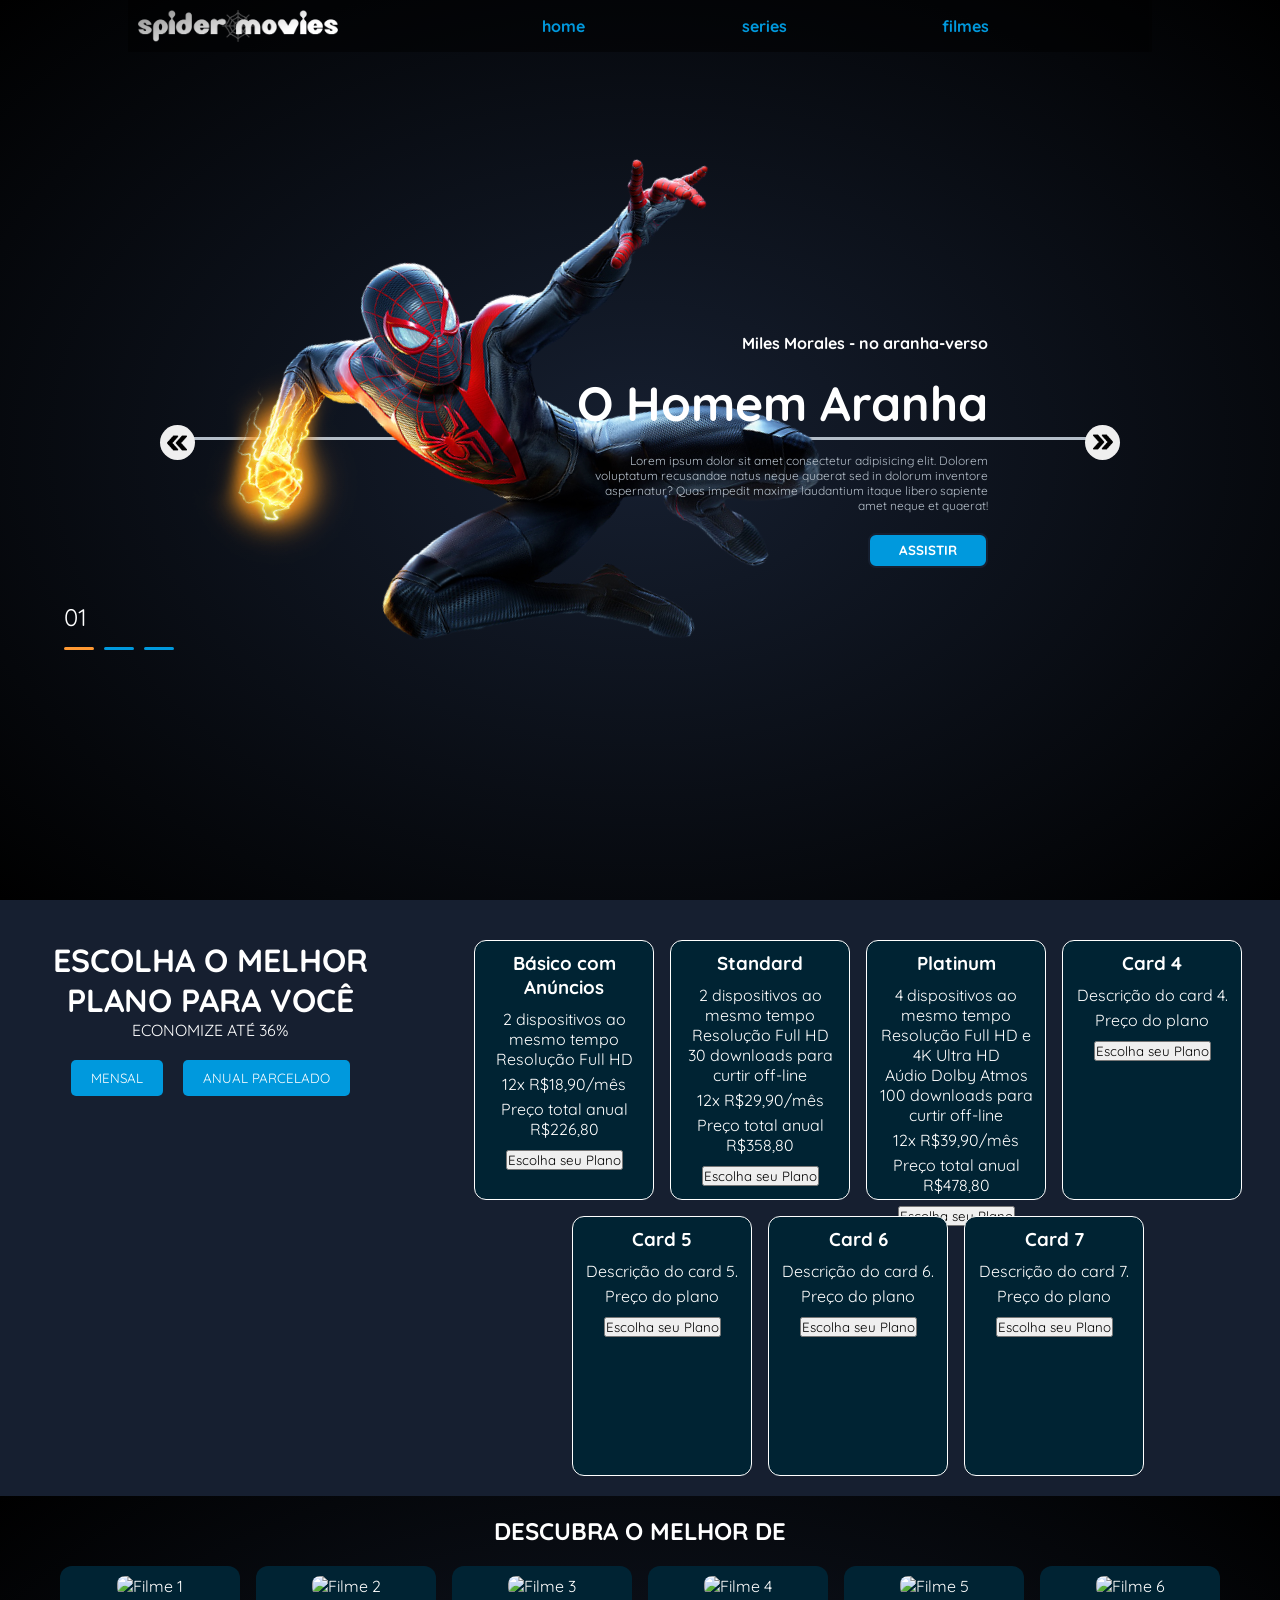
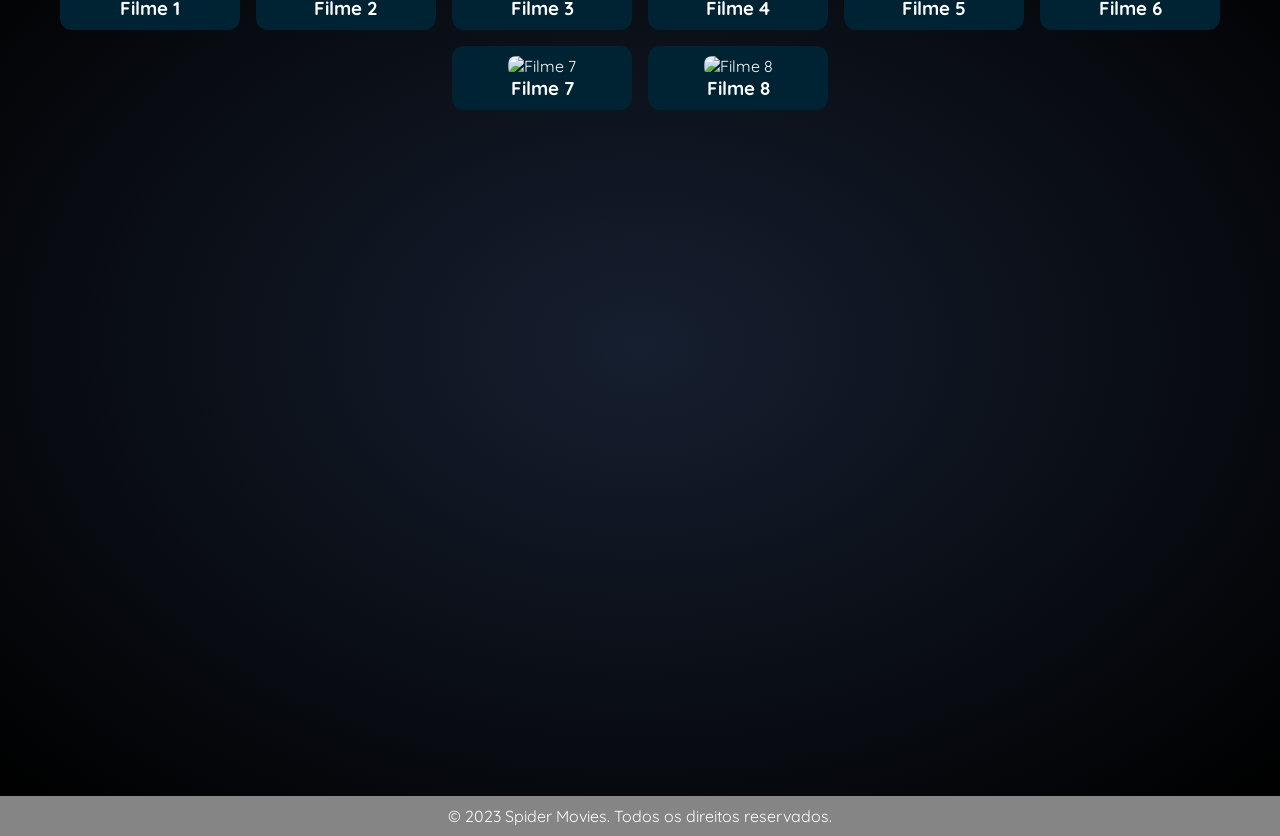
==== public/index.html @ f8e7e690 "resolvendo alterações" ====
<!DOCTYPE html>
<html lang="pt-br">

<head>
    <meta charset="UTF-8">
    <meta name="viewport" content="width=device-width, initial-scale=1.0">
    <link rel="stylesheet" href="style.css">
    <link rel="shortcut icon" href="favicon.ico" type="files/favicon/favicon_io/favicon.ico">
    <title>Spider Movies</title>
</head>

<body>
    <header>
        <img src="files/img/Spider-Movies-10-03-2025.png" alt="">
        <nav class="nav-container">
            <ul>
                <li class="nav-items"><a href="">home</a></li>
                <li class="nav-items"><a href="">series</a></li>
                <li class="nav-items"><a href="">filmes</a></li>
            </ul>
        </nav>
    </header>

    <section class="container">
        <div class="list">
           
            <div class="item active">
                <div class="movies-img">
                    <img src="files/img/spider.png.png" alt="imagem spider">
                </div>
                <div class="content">
                    <p class="spider-information">Miles Morales - no aranha-verso</p>
                    <h2>O Homem Aranha</h2>
                    <p class="description">Lorem ipsum dolor sit amet consectetur adipisicing elit. Dolorem voluptatum recusandae natus neque quaerat sed in dolorum inventore aspernatur? Quas impedit maxime laudantium itaque libero sapiente amet neque et quaerat!</p>
                    <button class="information" onclick="window.location.href='#'">Assistir</button>
                </div>
            </div>
            <div class="item">
                <div class="movies-img">
                    <img src="files/img/carros.com (4).png" alt="imagem carros">
                </div>
                <div class="content">
                    <p class="spider-information">McQueen</p>
                    <h2>Carros 2</h2>
                    <p class="description">Lorem ipsum dolor sit amet consectetur adipisicing elit. Dolorem voluptatum recusandae natus neque quaerat sed in dolorum inventore aspernatur? Quas impedit maxime laudantium itaque libero sapiente amet neque et quaerat!</p>
                    <button class="information" onclick="window.location.href='#'">Assistir</button>
                </div>
            </div>
            <div class="item">
                <div class="movies-img">
                    <img src="files/img/naruto.png" alt="imagem naruto">
                </div>
                <div class="content">
                    <p class="spider-information">Naruto</p>
                    <h2>Naruto Shippuden</h2>
                    <p class="description">Lorem ipsum dolor sit amet consectetur adipisicing elit. Dolorem voluptatum recusandae natus neque quaerat sed in dolorum inventore aspernatur? Quas impedit maxime laudantium itaque libero sapiente amet neque et quaerat!</p>
                    <button class="information" onclick="window.location.href='#'">Assistir</button>
                </div>
            </div>
        </div>
        <div class="arrows">
            <button id="prev"><img src="files/img/arrows.png-removebg-preview.png" alt="setas"></button>
            <button id="next"><img src="files/img/arrows.png-removebg-preview.png" alt="setas"></button>
        </div>
        <div class="indicators">
            <div class="number">01</div>
            <ul>
                <li class="active"></li>
                <li></li>
                <li></li>
            </ul>
        </div>
        <script src="scripts.js"></script>
    </section>

    <main>
     
        <div class="principal">
            <h1>ESCOLHA O MELHOR PLANO PARA VOCÊ</h1>
            <p>ECONOMIZE ATÉ 36%</p>
            <div class="planos">
                <button class="mensal">MENSAL</button>
                <button class="anual">ANUAL PARCELADO</button>
            </div>
        </div>
        
        <div class="cards-container">
         
            <div class="cards">
                <h3>Básico com Anúncios</h3>
                <div>
                    <p>2 dispositivos ao mesmo tempo<br>Resolução Full HD</p>
                    <span>12x R$18,90/mês</span>
                    <p>Preço total anual R$226,80</p>
                    <div class="cards-button">
                        <button id="">Escolha seu Plano</button>
                    </div>
                </div>
            </div>
            <div class="cards">
                <h3>Standard</h3>
                <div>
                    <p>2 dispositivos ao mesmo tempo<br>Resolução Full HD<br>30 downloads para curtir off-line</p>
                    <span>12x R$29,90/mês</span>
                    <p>Preço total anual R$358,80</p>
                    <div class="cards-button">
                        <button id="">Escolha seu Plano</button>
                    </div>
                </div>
            </div>
            <div class="cards">
                <h3>Platinum</h3>
                <div>
                    <p>4 dispositivos ao mesmo tempo<br>Resolução Full HD e 4K Ultra HD<br>Aúdio Dolby Atmos<br>100 downloads para curtir off-line</p>
                    <span>12x R$39,90/mês</span>
                    <p>Preço total anual R$478,80</p>
                    <div class="cards-button">
                        <button id="">Escolha seu Plano</button>
                    </div>
                </div>
            </div>
          
            <div class="cards">
                <h3>Card 4</h3>
                <div>
                    <p>Descrição do card 4.</p>
                    <span>Preço do plano</span>
                    <div class="cards-button">
                        <button id="">Escolha seu Plano</button>
                    </div>
                </div>
            </div>
            <div class="cards">
                <h3>Card 5</h3>
                <div>
                    <p>Descrição do card 5.</p>
                    <span>Preço do plano</span>
                    <div class="cards-button">
                        <button id="">Escolha seu Plano</button>
                    </div>
                </div>
            </div>
            <div class="cards">
                <h3>Card 6</h3>
                <div>
                    <p>Descrição do card 6.</p>
                    <span>Preço do plano</span>
                    <div class="cards-button">
                        <button id="">Escolha seu Plano</button>
                    </div>
                </div>
            </div>
            <div class="cards">
                <h3>Card 7</h3>
                <div>
                    <p>Descrição do card 7.</p>
                    <span>Preço do plano</span>
                    <div class="cards-button">
                        <button id="">Escolha seu Plano</button>
                    </div>
                </div>
            </div>
        </div>
    </main>

    <section class="catalogo">
        <h2>DESCUBRA O MELHOR DE</h2>
        <div class="catalogo-container">
            <div class="catalogo-card">
                <img src="files/img/filme1.png" alt="Filme 1">
                <h3>Filme 1</h3>
            </div>
            <div class="catalogo-card">
                <img src="files/img/filme2.png" alt="Filme 2">
                <h3>Filme 2</h3>
            </div>
            <div class="catalogo-card">
                <img src="files/img/filme3.png" alt="Filme 3">
                <h3>Filme 3</h3>
            </div>
            <div class="catalogo-card">
                <img src="files/img/filme4.png" alt="Filme 4">
                <h3>Filme 4</h3>
            </div>
            <div class="catalogo-card">
                <img src="files/img/filme5.png" alt="Filme 5">
                <h3>Filme 5</h3>
            </div>
            <div class="catalogo-card">
                <img src="files/img/filme6.png" alt="Filme 6">
                <h3>Filme 6</h3>
            </div>
            <div class="catalogo-card">
                <img src="files/img/filme7.png" alt="Filme 7">
                <h3>Filme 7</h3>
            </div>
            <div class="catalogo-card">
                <img src="files/img/filme8.png" alt="Filme 8">
                <h3>Filme 8</h3>
            </div>
        </div>
    </section>

    <footer>
        <p>&copy; 2023 Spider Movies. Todos os direitos reservados.</p>
    </footer>
</body>

</html>
---- public/style.css ----
@charset "UTF-8";
@import url('https://fonts.googleapis.com/css2?family=Big+Shoulders:opsz,wght@10..72,100..900&family=Quicksand:wght@300..700&display=swap');

* {
  margin: 0;
  padding: 0;
  box-sizing: border-box;
  text-decoration: none;
  list-style: none;
  font-family: Quicksand, sans-serif;
}

:root {
  --gray: #B4BEC9;
  --teal: #159A9C;
  --blue: #002333;
  --darkblue: #161F30;
  --whitee: #FFFFFF;
  --orange: #FF9933;
  --darkgray: #808080;
  --black: #0000007a;
  --aqua: #0099DD;
}

body {
  margin: auto;
  padding: 0;
  color: var(--whitee);
  font-size: 16px;
}

header {
  background-color: var(--black);
  position: fixed;
  width: 80vw;
  left: 50%;
  transform: translate(-50%);
  padding: 10px;
  display: grid;
  align-items: center;
  grid-template-columns: 1fr 600px;
  gap: 100px;
  z-index: 2;
}

header img {
  width: 200px;
}

header .nav-container ul {
  display: grid;
  grid-template-columns: repeat(3, 200px);
}

header .nav-container .nav-items a {
  color: var(--aqua);
  font-weight: bold;
  transition: all 0.5s;
}

header .nav-container .nav-items a:hover {
  color: var(--darkgray);
  font-weight: bold;
  transition: all 0.2s;
  letter-spacing: 3px;
}

section {
  background-image: radial-gradient(#161F30, #000);
  height: 100vh;
  position: relative;
}

section .list {
  width: 70vw;
  height: 100%;
  margin: auto;
  position: relative;
}

section .list .item {
  position: absolute;
  inset: 0;
}

section .list .item .movies-img {
  position: absolute;
  top: 50%;
  transform: translateY(-50%);
  width: 70%;
}

section .list .item .movies-img img {
  width: 100%;
}

section .list .item .content {
  position: absolute;
  right: 100px;
  width: 70%;
  height: 100%;
  display: flex;
  flex-direction: column;
  justify-content: center;
  align-items: end;
  gap: 20px;
}

section .list .item .content .spider-information {
  font-weight: bold;
}

section .list .item .content h2 {
  font-size: 3em;
  line-height: auto;
}

section .list .item .content .description {
  color: var(--gray);
  font-size: 12px;
  text-align: right;
  max-width: 400px;
}

section .list .item .content .information {
  background-color: var(--aqua);
  font-weight: bold;
  color: var(--whitee);
  border-radius: 8px;
  border: 2px solid var(--darkblue);
  height: 35px;
  width: 120px;
  text-transform: uppercase;
  transition: all 0.5s;
  cursor: pointer;
}

section .list .item .content .information:hover {
  background-color: var(--whitee);
  color: var(--blue);
  border: 2px solid var(--aqua);
}

section .list::before {
  content: '';
  position: absolute;
  width: 100%;
  top: 48.5%;
  border-top: solid var(--gray);
}

.arrows {
  width: 75vw;
  position: absolute;
  top: 50%;
  left: 50%;
  transform: translate(-50%, -25px);
  display: flex;
  justify-content: space-between;
}

.arrows button:nth-child(1) {
  transform: scale(-1);
}

.arrows button {
  top: 70%;
  width: 35px;
  height: 35px;
  border-radius: 50%;
  border: none;
  cursor: pointer;
  transition: all 0.5s;
}

.arrows button img {
  width: 20px;
  margin-top: 2.5px;
}

.arrows button:hover {
  background-color: var(--aqua);
  transition: all 0.2s;
}

.indicators {
  position: absolute;
  top: 50%;
  left: 50%;
  transform: translateX(-50%);
  height: 200px;
  width: 90vw;
  display: flex;
  flex-direction: column;
  justify-content: end;
  gap: 15px;
}

.indicators .number {
  font-size: 1.5em;
}

.indicators ul {
  display: flex;
  gap: 10px;
}

.indicators li {
  width: 30px;
  height: 3px;
  background-color: var(--aqua);
  border-radius: 5px;
  transition: all 0.5s;
}

.indicators .active {
  background-color: var(--orange);
}

section .list .item {
  transform: translateX(100vw);
  transition: 0.5s;
  opacity: 0;
}

section .list .item.active {
  transform: translateX(0);
  transition: 0.5s;
  opacity: 1;
}

section .list .item .movies-img img {
  transform: rotate(0);
  transition: 0.5s;
  transition-delay: 0.3s;
}

section .list .item .content .spider-information,
section .list .item .content h2,
section .list .item .content .description,
section .list .item .content .information {
  transform: translateX(200px);
  transition: 0.7s;
  transition-delay: 0.3s;
  opacity: 0;
}

section .list .item .content h2 {
  transition-delay: 0.5s;
}

section .list .item .content .description {
  transition-delay: 0.7s;
}

section .list .item .content .information {
  transition-delay: 0.9s;
}

section .list .item.active .movies-img img {
  transform: rotate(-20deg);
}

section .list .item.active .content .spider-information,
section .list .item.active .content h2,
section .list .item.active .content .description,
section .list .item.active .content .information {
  transform: translateX(0);
  opacity: 1;
}

main {
  background-color: var(--darkblue);
  display: flex;
  justify-content: center;
  height: auto;
  gap: 16px;
  padding: 20px 0;
}

.principal {
  text-align: center;
  padding: 20px;
}

.planos {
  display: flex;
  justify-content: center;
  margin-top: 20px;
}

.planos button {
  background-color: var(--aqua);
  color: var(--whitee);
  border: none;
  border-radius: 5px;
  padding: 10px 20px;
  margin: 0 10px;
  cursor: pointer;
}

.cards-container {
  display: flex;
  flex-wrap: wrap;
  justify-content: center;
  gap: 16px;
  margin-top: 20px;
}

.cards {
  background-color: var(--blue);
  width: 180px;
  height: 260px;
  border-radius: 12px;
  border: 0.5px solid #FFFFFF;
  padding: 10px;
  text-align: center;
}

.cards h3 {
  margin-bottom: 10px;
}

.cards p {
  margin: 5px 0;
}

.cards-button {
  margin-top: 10px;
}

.catalogo {
  background-color: var(--darkblue);
  padding: 20px;
  text-align: center;
}

.catalogo h2 {
  margin-bottom: 20px;
}

.catalogo-container {
  display: flex;
  flex-wrap: wrap;
  justify-content: center;
  gap: 16px;
}

.catalogo-card {
  background-color: var(--blue);
  width: 180px;
  border-radius: 12px;
  padding: 10px;
  text-align: center;
}

.catalogo-card img {
  width: 100%;
  border-radius: 8px;
}

footer {
  background-color: var(--black);
  color: var(--whitee);
  text-align: center;
  padding: 10px;
  position: relative;
  bottom: 0;
  width: 100%;
}

@media (max-width: 768px) {
  header {
    grid-template-columns: 1fr;
    text-align: center;
  }

  header .nav-container ul {
    grid-template-columns: repeat(2, 1fr);
  }

  .cards {
    width: 100%;
    max-width: 300px;
  }

  .catalogo-card {
    width: 100%;
    max-width: 300px;
  }
}
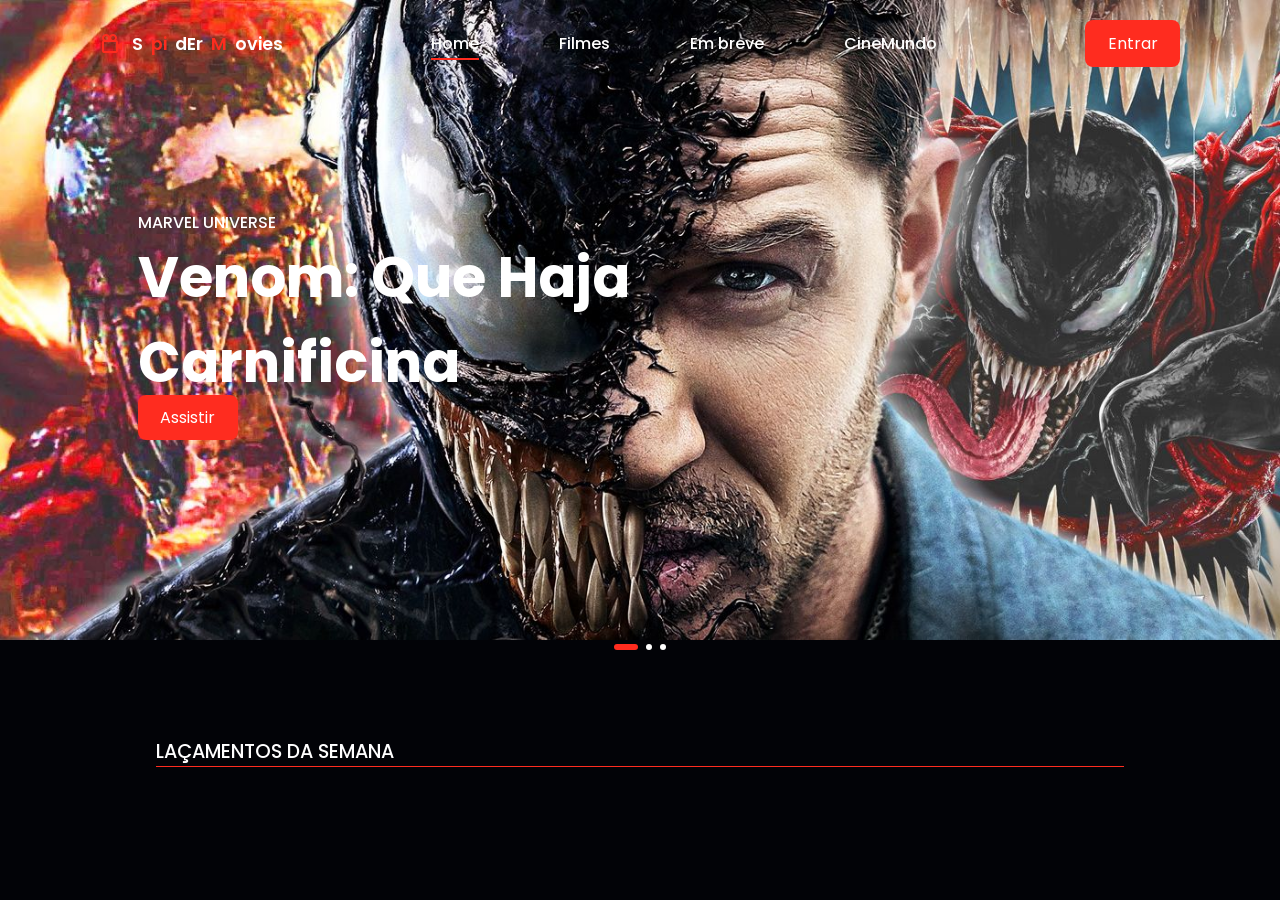
==== commit 67aec6cf: "alterações nas pastas" ====
--- a/public/index.html
+++ b/public/index.html
@@ -1,209 +1,81 @@
 <!DOCTYPE html>
 <html lang="pt-br">
-
 <head>
     <meta charset="UTF-8">
     <meta name="viewport" content="width=device-width, initial-scale=1.0">
+    <title>Spider Movies</title>
     <link rel="stylesheet" href="style.css">
-    <link rel="shortcut icon" href="favicon.ico" type="files/favicon/favicon_io/favicon.ico">
-    <title>Spider Movies</title>
+    <link rel="stylesheet" href="https://cdn.jsdelivr.net/npm/swiper@11/swiper-bundle.min.css" />
+    <link href='https://unpkg.com/boxicons@2.1.2/css/boxicons.min.css'rel="stylesheet">
 </head>
-
 <body>
     <header>
-        <img src="files/img/Spider-Movies-10-03-2025.png" alt="">
-        <nav class="nav-container">
-            <ul>
-                <li class="nav-items"><a href="">home</a></li>
-                <li class="nav-items"><a href="">series</a></li>
-                <li class="nav-items"><a href="">filmes</a></li>
-            </ul>
-        </nav>
+        <a href="#" class="logo">
+            <i class='bx bx-camera-movie'></i> S<span>pi</span>dEr <span>M</span>ovies</span>
+        </a>
+        <div class="bx bx-menu" id="menu-icon"></div>
+        
+        <ul class="navbar">
+            <li><a href="#home" class="home-active">Home</a></li>
+            <li><a href="#movies">Filmes</a></li>
+            <li><a href="#coming">Em breve</a></li>
+            <li><a href="#newsletter">CineMundo</a></li>
+        </ul>
+        <a href="#" class="btn">Entrar</a>
     </header>
 
-    <section class="container">
-        <div class="list">
+    <section class="home swiper" id="home">
+            <div class="swiper-wrapper">
+              <div class="swiper-slide conatiner">
+                <img src="files/img/cards/home1.jpg" alt="">
+                <div class="home-text">
+                    <span>Marvel Universe</span>
+                    <h1>Venom: Que Haja  <br> Carnificina</h1>
+                    <a href="#" class="btn">Assistir</a>
+                   
+                </div>
+               
+              </div>
+              
+              <div class="swiper-slide conatiner" >
+                <img src="files/img/cards/home2.jpg" alt="">
+                <div class="home-text">
+                    <span>Marvel Universe</span>
+                    <h1>Vingadores: <br> Guerra Infinita</h1>
+                    <a href="#" class="btn">Assistir</a>
+                   
+                </div>
+                
+              </div>
+
+              <div class="swiper-slide conatiner">
+                <img src="files/img/cards/home3.jpg" alt="">
+                <div class="home-text">
+                    <span>Marvel Universe</span>
+                    <h1>Homem-Aranha: <br>De Volta ao Lar</h1>
+                    <a href="#" class="btn">Assistir</a>
+                   
+                    
+                </div>
+             
+              </div>
+             
+            </div>
            
-            <div class="item active">
-                <div class="movies-img">
-                    <img src="files/img/spider.png.png" alt="imagem spider">
-                </div>
-                <div class="content">
-                    <p class="spider-information">Miles Morales - no aranha-verso</p>
-                    <h2>O Homem Aranha</h2>
-                    <p class="description">Lorem ipsum dolor sit amet consectetur adipisicing elit. Dolorem voluptatum recusandae natus neque quaerat sed in dolorum inventore aspernatur? Quas impedit maxime laudantium itaque libero sapiente amet neque et quaerat!</p>
-                    <button class="information" onclick="window.location.href='#'">Assistir</button>
+            <div class="swiper-pagination"></div>
+            <div class="movies-container">
+                <div class="box">
+                    <img src="files/img/" alt="">
                 </div>
             </div>
-            <div class="item">
-                <div class="movies-img">
-                    <img src="files/img/carros.com (4).png" alt="imagem carros">
-                </div>
-                <div class="content">
-                    <p class="spider-information">McQueen</p>
-                    <h2>Carros 2</h2>
-                    <p class="description">Lorem ipsum dolor sit amet consectetur adipisicing elit. Dolorem voluptatum recusandae natus neque quaerat sed in dolorum inventore aspernatur? Quas impedit maxime laudantium itaque libero sapiente amet neque et quaerat!</p>
-                    <button class="information" onclick="window.location.href='#'">Assistir</button>
-                </div>
-            </div>
-            <div class="item">
-                <div class="movies-img">
-                    <img src="files/img/naruto.png" alt="imagem naruto">
-                </div>
-                <div class="content">
-                    <p class="spider-information">Naruto</p>
-                    <h2>Naruto Shippuden</h2>
-                    <p class="description">Lorem ipsum dolor sit amet consectetur adipisicing elit. Dolorem voluptatum recusandae natus neque quaerat sed in dolorum inventore aspernatur? Quas impedit maxime laudantium itaque libero sapiente amet neque et quaerat!</p>
-                    <button class="information" onclick="window.location.href='#'">Assistir</button>
-                </div>
-            </div>
-        </div>
-        <div class="arrows">
-            <button id="prev"><img src="files/img/arrows.png-removebg-preview.png" alt="setas"></button>
-            <button id="next"><img src="files/img/arrows.png-removebg-preview.png" alt="setas"></button>
-        </div>
-        <div class="indicators">
-            <div class="number">01</div>
-            <ul>
-                <li class="active"></li>
-                <li></li>
-                <li></li>
-            </ul>
-        </div>
-        <script src="scripts.js"></script>
-    </section>
+            
+        </section>
 
-    <main>
-     
-        <div class="principal">
-            <h1>ESCOLHA O MELHOR PLANO PARA VOCÊ</h1>
-            <p>ECONOMIZE ATÉ 36%</p>
-            <div class="planos">
-                <button class="mensal">MENSAL</button>
-                <button class="anual">ANUAL PARCELADO</button>
-            </div>
-        </div>
-        
-        <div class="cards-container">
-         
-            <div class="cards">
-                <h3>Básico com Anúncios</h3>
-                <div>
-                    <p>2 dispositivos ao mesmo tempo<br>Resolução Full HD</p>
-                    <span>12x R$18,90/mês</span>
-                    <p>Preço total anual R$226,80</p>
-                    <div class="cards-button">
-                        <button id="">Escolha seu Plano</button>
-                    </div>
-                </div>
-            </div>
-            <div class="cards">
-                <h3>Standard</h3>
-                <div>
-                    <p>2 dispositivos ao mesmo tempo<br>Resolução Full HD<br>30 downloads para curtir off-line</p>
-                    <span>12x R$29,90/mês</span>
-                    <p>Preço total anual R$358,80</p>
-                    <div class="cards-button">
-                        <button id="">Escolha seu Plano</button>
-                    </div>
-                </div>
-            </div>
-            <div class="cards">
-                <h3>Platinum</h3>
-                <div>
-                    <p>4 dispositivos ao mesmo tempo<br>Resolução Full HD e 4K Ultra HD<br>Aúdio Dolby Atmos<br>100 downloads para curtir off-line</p>
-                    <span>12x R$39,90/mês</span>
-                    <p>Preço total anual R$478,80</p>
-                    <div class="cards-button">
-                        <button id="">Escolha seu Plano</button>
-                    </div>
-                </div>
-            </div>
-          
-            <div class="cards">
-                <h3>Card 4</h3>
-                <div>
-                    <p>Descrição do card 4.</p>
-                    <span>Preço do plano</span>
-                    <div class="cards-button">
-                        <button id="">Escolha seu Plano</button>
-                    </div>
-                </div>
-            </div>
-            <div class="cards">
-                <h3>Card 5</h3>
-                <div>
-                    <p>Descrição do card 5.</p>
-                    <span>Preço do plano</span>
-                    <div class="cards-button">
-                        <button id="">Escolha seu Plano</button>
-                    </div>
-                </div>
-            </div>
-            <div class="cards">
-                <h3>Card 6</h3>
-                <div>
-                    <p>Descrição do card 6.</p>
-                    <span>Preço do plano</span>
-                    <div class="cards-button">
-                        <button id="">Escolha seu Plano</button>
-                    </div>
-                </div>
-            </div>
-            <div class="cards">
-                <h3>Card 7</h3>
-                <div>
-                    <p>Descrição do card 7.</p>
-                    <span>Preço do plano</span>
-                    <div class="cards-button">
-                        <button id="">Escolha seu Plano</button>
-                    </div>
-                </div>
-            </div>
-        </div>
-    </main>
+<section class="movies" id="movies">
+    <h2 class="heading">Laçamentos da Semana</h2>
+</section>
 
-    <section class="catalogo">
-        <h2>DESCUBRA O MELHOR DE</h2>
-        <div class="catalogo-container">
-            <div class="catalogo-card">
-                <img src="files/img/filme1.png" alt="Filme 1">
-                <h3>Filme 1</h3>
-            </div>
-            <div class="catalogo-card">
-                <img src="files/img/filme2.png" alt="Filme 2">
-                <h3>Filme 2</h3>
-            </div>
-            <div class="catalogo-card">
-                <img src="files/img/filme3.png" alt="Filme 3">
-                <h3>Filme 3</h3>
-            </div>
-            <div class="catalogo-card">
-                <img src="files/img/filme4.png" alt="Filme 4">
-                <h3>Filme 4</h3>
-            </div>
-            <div class="catalogo-card">
-                <img src="files/img/filme5.png" alt="Filme 5">
-                <h3>Filme 5</h3>
-            </div>
-            <div class="catalogo-card">
-                <img src="files/img/filme6.png" alt="Filme 6">
-                <h3>Filme 6</h3>
-            </div>
-            <div class="catalogo-card">
-                <img src="files/img/filme7.png" alt="Filme 7">
-                <h3>Filme 7</h3>
-            </div>
-            <div class="catalogo-card">
-                <img src="files/img/filme8.png" alt="Filme 8">
-                <h3>Filme 8</h3>
-            </div>
-        </div>
-    </section>
-
-    <footer>
-        <p>&copy; 2023 Spider Movies. Todos os direitos reservados.</p>
-    </footer>
+  <script src="https://cdn.jsdelivr.net/npm/swiper@11/swiper-bundle.min.js"></script>
+    <script src="main.js"></script>
 </body>
-
 </html>
--- a/public/style.css
+++ b/public/style.css
@@ -1,391 +1,162 @@
-@charset "UTF-8";
-@import url('https://fonts.googleapis.com/css2?family=Big+Shoulders:opsz,wght@10..72,100..900&family=Quicksand:wght@300..700&display=swap');
+@import url('https://fonts.googleapis.com/css2?family=Big+Shoulders:opsz,wght@10..72,100..900&family=Poppins:ital,wght@0,100;0,200;0,300;0,400;0,500;0,600;0,700;0,800;0,900;1,100;1,200;1,300;1,400;1,500;1,600;1,700;1,800;1,900&family=Quicksand:wght@300..700&display=swap');
 
 * {
+  font-family: "Poppins", sans-serif;
   margin: 0;
   padding: 0;
   box-sizing: border-box;
+  list-style: none;
   text-decoration: none;
-  list-style: none;
-  font-family: Quicksand, sans-serif;
+  scroll-padding-top: 2rem;
+  scroll-behavior: smooth;
 }
 
 :root {
-  --gray: #B4BEC9;
-  --teal: #159A9C;
-  --blue: #002333;
-  --darkblue: #161F30;
-  --whitee: #FFFFFF;
-  --orange: #FF9933;
-  --darkgray: #808080;
-  --black: #0000007a;
-  --aqua: #0099DD;
+  --main-color: #ff2c1f;
+  --text-colo: #020307;
+  --bg-color: #fff;
+
 }
 
 body {
-  margin: auto;
-  padding: 0;
-  color: var(--whitee);
-  font-size: 16px;
+  background: #020307;
+  color: var(--bg-color);
+}
+section{
+  padding: 4.5rem 0 1.5rem;
+
+}
+header {
+  position: fixed;
+  width: 100%;
+  top: 0;
+  right: 0;
+  z-index: 1000;
+  display: flex;
+  align-items: center;
+  justify-content: space-between;
+  padding: 20px 100px;
+  transition: 0.5s;
+
 }
 
-header {
-  background-color: var(--black);
-  position: fixed;
-  width: 80vw;
-  left: 50%;
-  transform: translate(-50%);
-  padding: 10px;
-  display: grid;
+.logo {
+  font-size: 1.1rem;
+  font-weight: 600;
+  color: var(--bg-color);
+  display: flex;
   align-items: center;
-  grid-template-columns: 1fr 600px;
-  gap: 100px;
-  z-index: 2;
+  column-gap: 0.5rem;
 }
 
-header img {
-  width: 200px;
+.logo .bx {
+  font-size: 24px;
+  color: var(--main-color);
 }
 
-header .nav-container ul {
-  display: grid;
-  grid-template-columns: repeat(3, 200px);
+.logo span {
+  color: var(--main-color);
 }
 
-header .nav-container .nav-items a {
-  color: var(--aqua);
-  font-weight: bold;
-  transition: all 0.5s;
+.navbar {
+  display: flex;
+  column-gap: 5rem;
 }
 
-header .nav-container .nav-items a:hover {
-  color: var(--darkgray);
-  font-weight: bold;
-  transition: all 0.2s;
-  letter-spacing: 3px;
-}
-
-section {
-  background-image: radial-gradient(#161F30, #000);
-  height: 100vh;
+.navbar li {
   position: relative;
 }
 
-section .list {
-  width: 70vw;
-  height: 100%;
-  margin: auto;
-  position: relative;
+.navbar a {
+  font-size: 1rem;
+  font-weight: 500;
+  color: var(--bg-color);
 }
 
-section .list .item {
+.navbar a::after {
+  content: "";
+  width: 0;
+  height: 2px;
+  background: var(--main-color);
   position: absolute;
-  inset: 0;
+  bottom: -4px;
+  left: 0;
+  transition: 0.4s all linear;
 }
 
-section .list .item .movies-img {
-  position: absolute;
-  top: 50%;
-  transform: translateY(-50%);
-  width: 70%;
-}
-
-section .list .item .movies-img img {
+.navbar a:hover::after,
+.navbar .home-active::after {
   width: 100%;
 }
-
-section .list .item .content {
-  position: absolute;
-  right: 100px;
-  width: 70%;
-  height: 100%;
+#menu-icon{
+  font-size: 24px;
+  cursor: pointer;
+  z-index: 1000001;
+  display: none;
+}
+.btn{
+  padding: 0.7rem 1.4rem;
+  background: var(--main-color);
+  color: var(--bg-color);
+  font-weight: 400;
+  border-radius: 0.5rem;
+}
+.btn:hover{
+  background: #fff;
+  color: #ff2c1f;
+}  
+.conatiner{
+  width: 100%;
+  min-height: 640px;
+  position: relative;
   display: flex;
-  flex-direction: column;
-  justify-content: center;
-  align-items: end;
-  gap: 20px;
-}
-
-section .list .item .content .spider-information {
-  font-weight: bold;
-}
-
-section .list .item .content h2 {
-  font-size: 3em;
-  line-height: auto;
-}
-
-section .list .item .content .description {
-  color: var(--gray);
-  font-size: 12px;
-  text-align: right;
-  max-width: 400px;
-}
-
-section .list .item .content .information {
-  background-color: var(--aqua);
-  font-weight: bold;
-  color: var(--whitee);
-  border-radius: 8px;
-  border: 2px solid var(--darkblue);
-  height: 35px;
-  width: 120px;
-  text-transform: uppercase;
-  transition: all 0.5s;
-  cursor: pointer;
-}
-
-section .list .item .content .information:hover {
-  background-color: var(--whitee);
-  color: var(--blue);
-  border: 2px solid var(--aqua);
-}
-
-section .list::before {
-  content: '';
+  align-items: center;
+  background: rgb(2, 3, 7, 0.4);
+} 
+.conatiner img{
   position: absolute;
   width: 100%;
-  top: 48.5%;
-  border-top: solid var(--gray);
+  height: 100%;
+  object-fit: cover;
+  object-position: center;
+  z-index: -1;
 }
-
-.arrows {
-  width: 75vw;
+.swiper-pagination-bullet{
+  width: 6px !important;
+  height: 6px !important;
+  border-radius: 0.2rem !important;
+  background: var(--bg-color) !important;
+  opacity: 1 !important;
+}
+.swiper-pagination-bullet-active{
+  width: 1.5rem !important;
+  background: var(--main-color) !important;
+}
+.home-text{
   position: absolute;
+  left: 30%; 
   top: 50%;
-  left: 50%;
-  transform: translate(-50%, -25px);
-  display: flex;
-  justify-content: space-between;
+  transform: translate(-50%, -50%);
+  text-align:left;
+  z-index: 1000;
 }
-
-.arrows button:nth-child(1) {
-  transform: scale(-1);
+.home-text span{
+  color: var(--bg-color);
+  font-weight: 500;
+  text-transform: uppercase;
 }
-
-.arrows button {
-  top: 70%;
-  width: 35px;
-  height: 35px;
-  border-radius: 50%;
-  border: none;
-  cursor: pointer;
-  transition: all 0.5s;
+.home-text h1{
+  color: var(--bg-color);
+  font-size: 3.5rem;
+  font-weight: 700;
+  margin-bottom: 1rem 0;
 }
-
-.arrows button img {
-  width: 20px;
-  margin-top: 2.5px;
-}
-
-.arrows button:hover {
-  background-color: var(--aqua);
-  transition: all 0.2s;
-}
-
-.indicators {
-  position: absolute;
-  top: 50%;
-  left: 50%;
-  transform: translateX(-50%);
-  height: 200px;
-  width: 90vw;
-  display: flex;
-  flex-direction: column;
-  justify-content: end;
-  gap: 15px;
-}
-
-.indicators .number {
-  font-size: 1.5em;
-}
-
-.indicators ul {
-  display: flex;
-  gap: 10px;
-}
-
-.indicators li {
-  width: 30px;
-  height: 3px;
-  background-color: var(--aqua);
-  border-radius: 5px;
-  transition: all 0.5s;
-}
-
-.indicators .active {
-  background-color: var(--orange);
-}
-
-section .list .item {
-  transform: translateX(100vw);
-  transition: 0.5s;
-  opacity: 0;
-}
-
-section .list .item.active {
-  transform: translateX(0);
-  transition: 0.5s;
-  opacity: 1;
-}
-
-section .list .item .movies-img img {
-  transform: rotate(0);
-  transition: 0.5s;
-  transition-delay: 0.3s;
-}
-
-section .list .item .content .spider-information,
-section .list .item .content h2,
-section .list .item .content .description,
-section .list .item .content .information {
-  transform: translateX(200px);
-  transition: 0.7s;
-  transition-delay: 0.3s;
-  opacity: 0;
-}
-
-section .list .item .content h2 {
-  transition-delay: 0.5s;
-}
-
-section .list .item .content .description {
-  transition-delay: 0.7s;
-}
-
-section .list .item .content .information {
-  transition-delay: 0.9s;
-}
-
-section .list .item.active .movies-img img {
-  transform: rotate(-20deg);
-}
-
-section .list .item.active .content .spider-information,
-section .list .item.active .content h2,
-section .list .item.active .content .description,
-section .list .item.active .content .information {
-  transform: translateX(0);
-  opacity: 1;
-}
-
-main {
-  background-color: var(--darkblue);
-  display: flex;
-  justify-content: center;
-  height: auto;
-  gap: 16px;
-  padding: 20px 0;
-}
-
-.principal {
-  text-align: center;
-  padding: 20px;
-}
-
-.planos {
-  display: flex;
-  justify-content: center;
-  margin-top: 20px;
-}
-
-.planos button {
-  background-color: var(--aqua);
-  color: var(--whitee);
-  border: none;
-  border-radius: 5px;
-  padding: 10px 20px;
-  margin: 0 10px;
-  cursor: pointer;
-}
-
-.cards-container {
-  display: flex;
-  flex-wrap: wrap;
-  justify-content: center;
-  gap: 16px;
-  margin-top: 20px;
-}
-
-.cards {
-  background-color: var(--blue);
-  width: 180px;
-  height: 260px;
-  border-radius: 12px;
-  border: 0.5px solid #FFFFFF;
-  padding: 10px;
-  text-align: center;
-}
-
-.cards h3 {
-  margin-bottom: 10px;
-}
-
-.cards p {
-  margin: 5px 0;
-}
-
-.cards-button {
-  margin-top: 10px;
-}
-
-.catalogo {
-  background-color: var(--darkblue);
-  padding: 20px;
-  text-align: center;
-}
-
-.catalogo h2 {
-  margin-bottom: 20px;
-}
-
-.catalogo-container {
-  display: flex;
-  flex-wrap: wrap;
-  justify-content: center;
-  gap: 16px;
-}
-
-.catalogo-card {
-  background-color: var(--blue);
-  width: 180px;
-  border-radius: 12px;
-  padding: 10px;
-  text-align: center;
-}
-
-.catalogo-card img {
-  width: 100%;
-  border-radius: 8px;
-}
-
-footer {
-  background-color: var(--black);
-  color: var(--whitee);
-  text-align: center;
-  padding: 10px;
-  position: relative;
-  bottom: 0;
-  width: 100%;
-}
-
-@media (max-width: 768px) {
-  header {
-    grid-template-columns: 1fr;
-    text-align: center;
-  }
-
-  header .nav-container ul {
-    grid-template-columns: repeat(2, 1fr);
-  }
-
-  .cards {
-    width: 100%;
-    max-width: 300px;
-  }
-
-  .catalogo-card {
-    width: 100%;
-    max-width: 300px;
-  }
+.heading{
+  max-width: 968px;
+  margin-left: auto;
+  margin-right: auto;
+  font-size: 1.2rem;
+  font-weight: 500;
+  text-transform: uppercase;
+  border-bottom: 1px solid var(--main-color);
 }
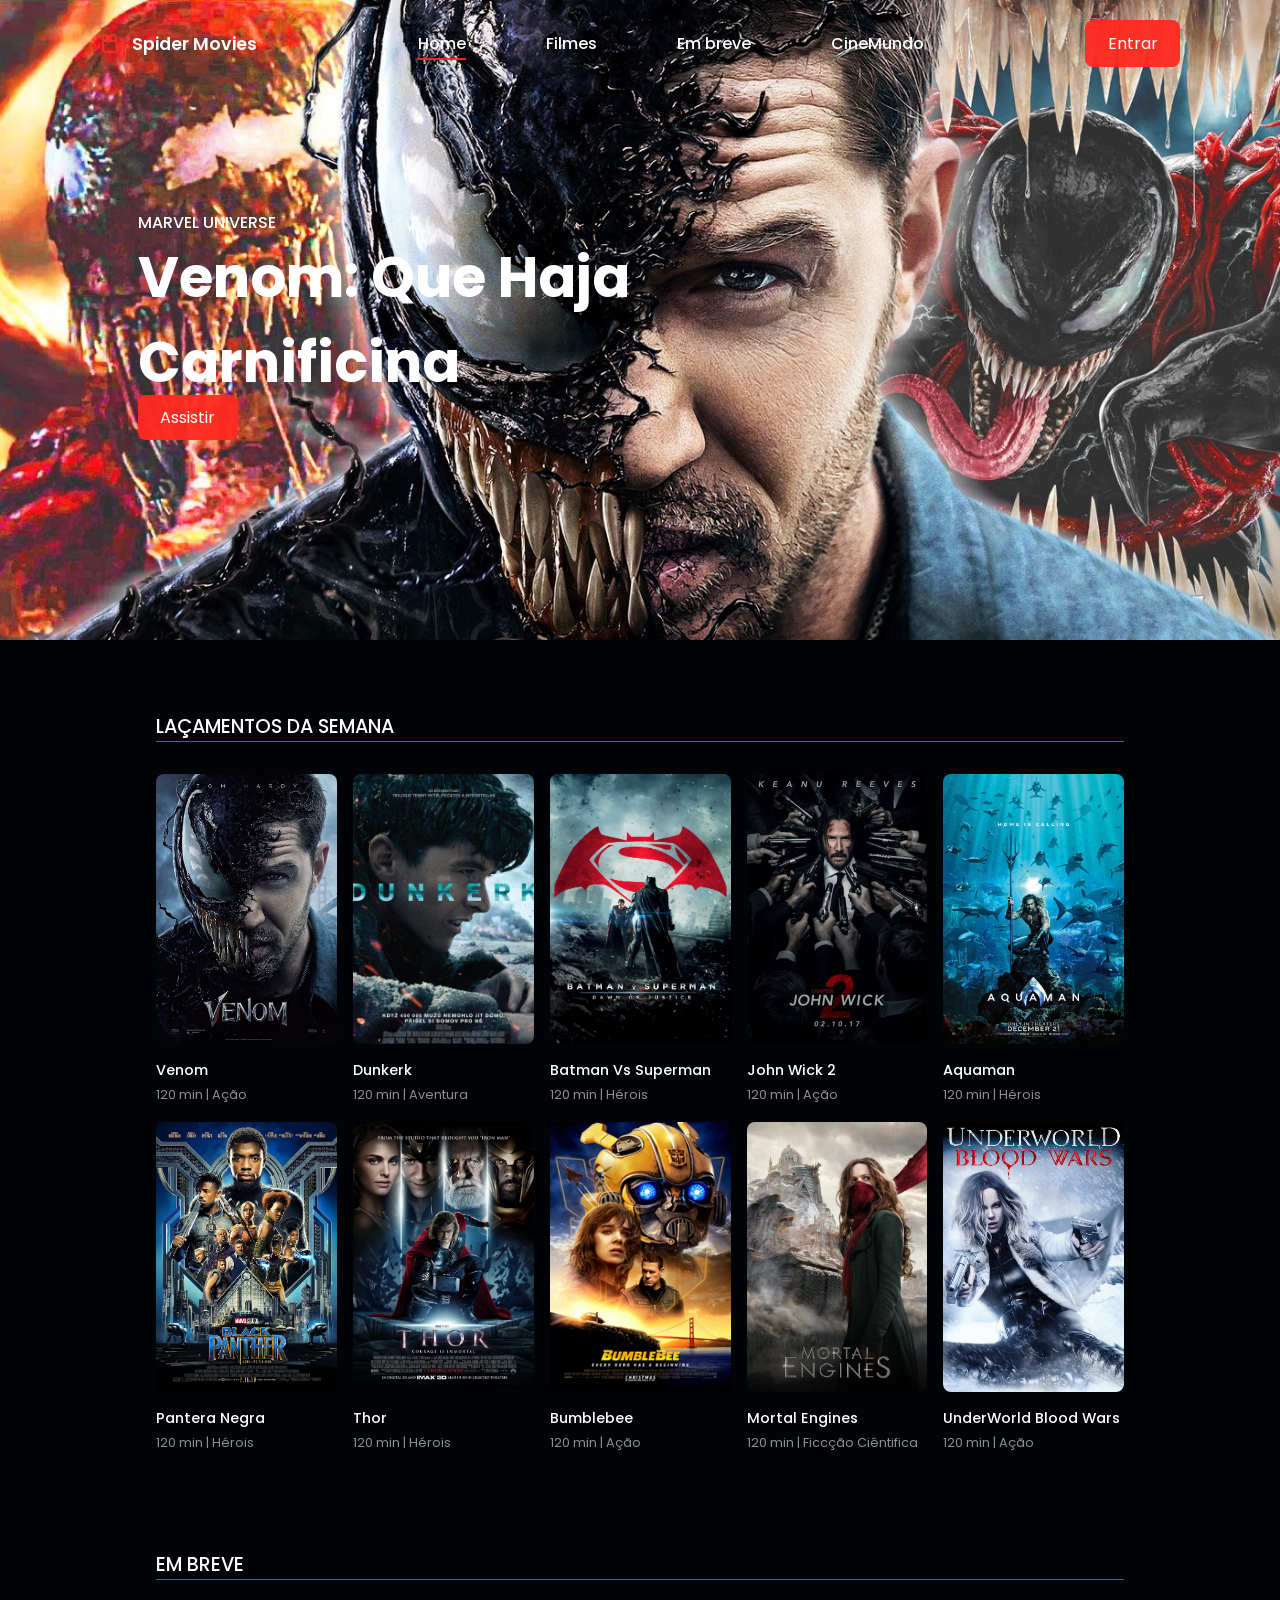
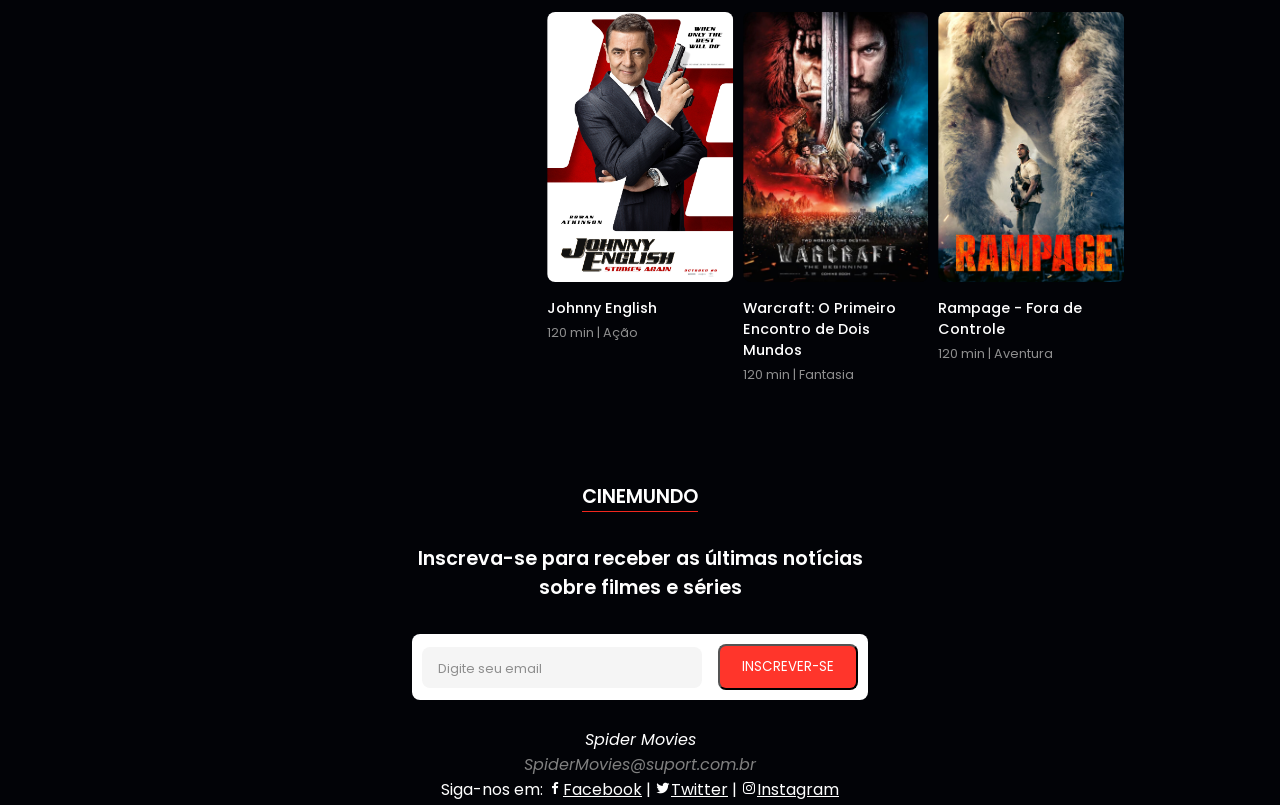
==== commit fd0f9afd: "Alterações na pasta public" ====
--- a/public/index.html
+++ b/public/index.html
@@ -4,14 +4,15 @@
     <meta charset="UTF-8">
     <meta name="viewport" content="width=device-width, initial-scale=1.0">
     <title>Spider Movies</title>
-    <link rel="stylesheet" href="style.css">
+    <link rel="stylesheet" href="index.css">
     <link rel="stylesheet" href="https://cdn.jsdelivr.net/npm/swiper@11/swiper-bundle.min.css" />
     <link href='https://unpkg.com/boxicons@2.1.2/css/boxicons.min.css'rel="stylesheet">
+    <link rel="icon" href="files/img/favicon/favicon.ico" type="image/x-icon">
 </head>
 <body>
     <header>
         <a href="#" class="logo">
-            <i class='bx bx-camera-movie'></i> S<span>pi</span>dEr <span>M</span>ovies</span>
+            <i class='bx bx-camera-movie'></i> Spider Movies
         </a>
         <div class="bx bx-menu" id="menu-icon"></div>
         
@@ -21,7 +22,7 @@
             <li><a href="#coming">Em breve</a></li>
             <li><a href="#newsletter">CineMundo</a></li>
         </ul>
-        <a href="#" class="btn">Entrar</a>
+        <a href="login.html " target="_blank" class="btn">Entrar</a>
     </header>
 
     <section class="home swiper" id="home">
@@ -31,51 +32,243 @@
                 <div class="home-text">
                     <span>Marvel Universe</span>
                     <h1>Venom: Que Haja  <br> Carnificina</h1>
-                    <a href="#" class="btn">Assistir</a>
+                    <a href="Venom.html" target="_blank" class="btn">Assistir</a>
                    
                 </div>
                
               </div>
               
               <div class="swiper-slide conatiner" >
-                <img src="files/img/cards/home2.jpg" alt="">
+                <img src="files/img/cards/home5.jfif" alt="">
                 <div class="home-text">
                     <span>Marvel Universe</span>
-                    <h1>Vingadores: <br> Guerra Infinita</h1>
-                    <a href="#" class="btn">Assistir</a>
+                    <h1>Vingadores: <br> Ultimato</h1>
+                    <a href="vingadores.html" target="_blank" class="btn">Assistir</a>
                    
                 </div>
                 
               </div>
 
-              <div class="swiper-slide conatiner">
+              <div class="swiper-slide conatiner" >
                 <img src="files/img/cards/home3.jpg" alt="">
                 <div class="home-text">
                     <span>Marvel Universe</span>
-                    <h1>Homem-Aranha: <br>De Volta ao Lar</h1>
-                    <a href="#" class="btn">Assistir</a>
-                   
-                    
-                </div>
-             
-              </div>
-             
-            </div>
-           
-            <div class="swiper-pagination"></div>
-            <div class="movies-container">
-                <div class="box">
-                    <img src="files/img/" alt="">
-                </div>
-            </div>
-            
+                    <h1>Homem-Aranha: <br> De volta ao lar</h1>
+                    <a href="Spider.html" target="_blank" class="btn">Assistir</a>
+                </div>
+              </div>              
         </section>
-
+<main>
 <section class="movies" id="movies">
     <h2 class="heading">Laçamentos da Semana</h2>
+            <div class="movies-container">
+                    <div class="box">    
+                    <div class="box-img">
+                        <img src="files/img/cards/m1.jpg" alt="">
+                    </div>
+                    <h3>Venom</h3>
+                    <span>120 min | Ação</span>
+                </div>            
+            
+            <div class="box">    
+                <div class="box-img">
+                    <img src="files/img/cards/m2.jpg" alt="">
+                </div>
+                <h3>Dunkerk</h3>
+                <span>120 min | Aventura</span>
+            </div>
+
+            <div class="box">    
+                <div class="box-img">
+                    <img src="files/img/cards/m3.jpg" alt="">
+                </div>
+                <h3>Batman Vs Superman</h3>
+                <span>120 min | Hérois</span>
+            </div>
+
+            <div class="box">    
+                <div class="box-img">
+                    <img src="files/img/cards/m4.jpg" alt="">
+                </div>
+                <h3>John Wick 2</h3>
+                <span>120 min | Ação</span>
+            </div>
+
+            <div class="box">    
+                <div class="box-img">
+                    <img src="files/img/cards/m5.jpg" alt="">
+                </div>
+                <h3>Aquaman</h3>
+                <span>120 min | Hérois</span>
+            </div>
+
+            <div class="box">    
+                <div class="box-img">
+                    <img src="files/img/cards/m6.jpg" alt="">
+                </div>
+                <h3>Pantera Negra</h3>
+                <span>120 min | Hérois</span>
+            </div>
+
+            <div class="box">    
+                <div class="box-img">
+                    <img src="files/img/cards/m7.jpg" alt="">
+                </div>
+                <h3>Thor</h3>
+                <span>120 min | Hérois</span>
+            </div>
+
+            <div class="box">    
+                <div class="box-img">
+                    <img src="files/img/cards/m8.png" alt="">
+                </div>
+                <h3>Bumblebee</h3>
+                <span>120 min | Ação</span>
+            </div>
+
+            <div class="box">    
+                <div class="box-img">
+                    <img src="files/img/cards/m9.jpg" alt="">
+                </div>
+                <h3>Mortal Engines</h3>
+                <span>120 min | Ficcção Ciêntifica</span>
+            </div>
+
+            <div class="box">    
+                <div class="box-img">
+                    <img src="files/img/cards/m10.jpg" alt="">
+                </div>
+                <h3>UnderWorld Blood Wars</h3>
+                <span>120 min | Ação</span>
+            </div>
+        </div>
 </section>
+
+<section class="coming" id="coming">
+    <h2 class="heading">Em breve</h2>
+
+    <div class="coming-container swiper">
+       <div class="swiper-wrapper">
+           
+           <div class="swiper-slide box">
+               <div class="box-img">
+                   <img src="files/img/cards/coming1.jpg" alt="">
+               </div>
+               <h3>Johnny English</h3>
+               <span>120 min | Ação</span>
+           </div>
+                
+               
+               <div class="swiper-slide box">
+           <div class="box-img">
+               <img src="files/img/cards/coming2.jpg" alt="">
+           </div>
+           <h3>Warcraft: O Primeiro Encontro de Dois Mundos</h3>
+           <span>120 min | Fantasia</span>
+               </div>
+           
+               <div class="swiper-slide box">
+           <div class="box-img">
+               <img src="files/img/cards/coming3.jpg" alt="">
+           </div>
+           <h3>Rampage - Fora de Controle</h3>
+           <span>120 min | Aventura</span>
+               </div>
+           
+               <div class="swiper-slide box">
+           <div class="box-img">
+               <img src="files/img/cards/coming4.jpg"alt="">
+           </div>
+           <h3>A Dama de Ferro</h3>
+           <span>120 min | Ação</span>
+               </div>
+           
+               <div class="swiper-slide box">
+           <div class="box-img">
+               <img src="files/img/cards/coming5.jpg"alt="">
+           </div>
+           <h3>Liga da Justiça</h3>
+           <span>120 min | Hérois</span>
+               </div>
+           
+               <div class="swiper-slide box">
+           <div class="box-img">
+               <img src="files/img/cards/coming6.jpeg"alt="">
+           </div>
+           <h3>Doutor Estranho</h3>
+           <span>120 min | Hérois</span>
+               </div>
+           
+               <div class="swiper-slide box">
+           <div class="box-img">
+               <img src="files/img/cards/coming7.jpg" alt="">
+           </div>
+           <h3>Capitã Marvel</h3>
+           <span>120 min | Hérois</span>
+               </div>
+           
+               <div class="swiper-slide box">
+           <div class="box-img">
+               <img src="files/img/cards/coming8.jpg" alt="">
+           </div>
+           <h3>Viúva Negra</h3>
+           <span>120 min | Hérois</span>
+               </div>
+           
+               <div class="swiper-slide box">
+           <div class="box-img">
+               <img src="files/img/cards/coming9.jpg" alt="">
+           </div>
+           <h3>Homem-Formiga</h3>
+           <span>120 min | Hérois</span>
+               </div>
+           
+               <div class="swiper-slide box">
+           <div class="box-img">
+               <img src="files/img/cards/coming10.jpg" alt="">
+           </div>
+           <h3>Guardiões da Galaxia</h3>
+           <span>120 min | Hérois</span>
+            </div>
+
+            
+            <div class="swiper-slide box">
+                <div class="box-img">
+                    <img src="files/img/cards/coming11.jpg" alt="">
+                </div>
+                <h3>Velozes e Furiosos 9</h3>
+                <span>120 min | Ação</span>
+                 </div>
+        </div>
+    </div>
+</section>
+
+<section class="newsletter" id="newsletter">
+    <h2 class="heading">CineMundo</h2>
+    <h2>Inscreva-se para receber as últimas notícias <br>
+        sobre filmes e séries</h2>
+    <form action="">
+        <input type="email" class="email" placeholder="Digite seu email" required>
+        <button type="submit" value="Subscribe" class="btn">Inscrever-se</button>
+    </form>
+</section>
+</main>    
+<footer>
+    <address>
+        <p>Spider Movies<br>
+            <a href="#" class="gmail">SpiderMovies@suport.com.br</a>
+    </address>
+    
+    <p>Siga-nos em:
+
+        <a href="https://www.facebook.com" target="_blank" class="social"><i class='bx bxl-facebook'></i>Facebook</a> |
+        <a href="https://www.twitter.com" target="_blank" class="social"><i class='bx bxl-twitter'></i>Twitter</a> |
+        <a href="https://www.instagram.com" target="_blank" class="social"><i class='bx bxl-instagram'></i>Instagram</a>
+    </p>
+</footer>
 
   <script src="https://cdn.jsdelivr.net/npm/swiper@11/swiper-bundle.min.js"></script>
     <script src="main.js"></script>
+
 </body>
 </html>
--- a/public/index.css
+++ b/public/index.css
@@ -0,0 +1,267 @@
+@import url('https://fonts.googleapis.com/css2?family=Big+Shoulders:opsz,wght@10..72,100..900&family=Poppins:ital,wght@0,100;0,200;0,300;0,400;0,500;0,600;0,700;0,800;0,900;1,100;1,200;1,300;1,400;1,500;1,600;1,700;1,800;1,900&family=Quicksand:wght@300..700&display=swap');
+
+* {
+  font-family: "Poppins", sans-serif;
+  margin: 0;
+  padding: 0;
+  box-sizing: border-box;
+  list-style: none;
+  text-decoration: none;
+  scroll-padding-top: 2rem;
+  scroll-behavior: smooth;
+}
+
+:root {
+  --main-color: #ff2a1ff1;
+  --text-colo: #020307;
+  --bg-color: #fff;
+
+}
+
+body {
+  background: #020307;
+  color: var(--bg-color);
+}
+section{
+  padding: 4.5rem 0 1.5rem;
+
+}
+header {
+  position: fixed;
+  width: 100%;
+  top: 0;
+  right: 0;
+  z-index: 1000;
+  display: flex;
+  align-items: center;
+  justify-content: space-between;
+  padding: 20px 100px;
+  transition: 0.5s;
+
+}
+
+.logo {
+  font-size: 1.1rem;
+  font-weight: 600;
+  color: var(--bg-color);
+  display: flex;
+  align-items: center;
+  column-gap: 0.5rem;
+}
+
+.logo .bx {
+  font-size: 24px;
+  color: var(--main-color);
+}
+
+.navbar {
+  display: flex;
+  column-gap: 5rem;
+}
+
+.navbar li {
+  position: relative;
+}
+
+.navbar a {
+  font-size: 1rem;
+  font-weight: 500;
+  color: var(--bg-color);
+}
+
+.navbar a::after {
+  content: "";
+  width: 0;
+  height: 2px;
+  background: var(--main-color);
+  position: absolute;
+  bottom: -4px;
+  left: 0;
+  transition: 0.4s all linear;
+}
+
+.navbar a:hover::after,
+.navbar .home-active::after {
+  width: 100%;
+}
+#menu-icon{
+  font-size: 24px;
+  cursor: pointer;
+  z-index: 1000001;
+  display: none;
+}
+.btn{
+  padding: 0.7rem 1.4rem;
+  background: var(--main-color);
+  color: var(--bg-color);
+  font-weight: 400;
+  border-radius: 0.5rem;
+}
+.btn:hover{
+  background: #fff;
+  color: #ff2c1f;
+}  
+.conatiner{
+  width: 100%;
+  min-height: 640px;
+  position: relative;
+  display: flex;
+  align-items: center;
+  background: rgb(2, 3, 7, 0.4);
+} 
+.conatiner img{
+  position: absolute;
+  width: 100%;
+  height: 100%;
+  object-fit: cover;
+  object-position: center;
+  z-index: -1;
+}
+.swiper-pagination-bullet{
+  width: 6px !important;
+  height: 6px !important;
+  border-radius: 0.2rem !important;
+  background: var(--bg-color) !important;
+  opacity: 1 !important;
+}
+.swiper-pagination-bullet-active{
+  width: 1.5rem !important;
+  background: var(--main-color) !important;
+}
+.home-text{
+  position: absolute;
+  left: 30%; 
+  top: 50%;
+  transform: translate(-50%, -50%);
+  text-align:left;
+  z-index: 1000;
+}
+.home-text span{
+  color: var(--bg-color);
+  font-weight: 500;
+  text-transform: uppercase;
+}
+.home-text h1{
+  color: var(--bg-color);
+  font-size: 3.5rem;
+  font-weight: 700;
+  margin-bottom: 1rem 0;
+}
+.heading{
+  max-width: 968px;
+  margin-left: auto;
+  margin-right: auto;
+  font-size: 1.2rem;
+  font-weight: 500;
+  text-transform: uppercase;
+  border-bottom: 1px solid var(--main-color);
+}
+.movies-container{
+  max-width: 968px;
+  margin-right: auto;
+  margin-left: auto;
+  display: grid;
+  grid-template-columns: repeat(auto-fit,minmax(180px,auto));
+  gap: 1rem;
+  margin-top: 2rem;
+}
+.box .box-img{
+  width: 100%;
+  height: 270px;
+}
+.box .box-img img{
+  width: 100%;
+  height: 100%;
+  object-fit: cover;
+  object-position: center;
+  border-radius: 0.5rem;
+}
+.box .box-img img:hover{
+  transform: translateY(-10px);
+  transition: 0.2s all linear;
+}
+.box h3{
+  font-size: 0.9rem;
+  font-weight: 500;
+  margin-top: 1rem;
+}
+.box span{
+  font-size: 0.8rem;
+  font-weight: 400;
+  color: #8e8e8e;
+}
+
+.coming-container{
+  display: grid;
+  gap: 1rem;
+  max-width: 968px;
+  margin-right: auto;
+  margin-left: auto;
+  margin-top: 2rem;
+}
+.coming-container .box-img img:hover{
+  transform: translateY(0); 
+}
+.coming-container .box{
+  width: 100px;
+}
+.newsletter{
+  max-width: 968px;
+  margin-left: auto;
+  margin-right: auto;
+  display: flex;
+  flex-direction: column;
+  align-items: center;
+  justify-content: center;
+  row-gap: 2rem;
+}
+.newsletter h2{
+  text-align: center;
+  font-size: 1.2rem;
+  font-weight: 600;
+}
+.newsletter form{
+  background: var(--bg-color);
+  padding: 10px;
+  border-radius: 0.5rem;
+  display: flex;
+  column-gap: 1rem;
+  align-items: center;
+}
+.newsletter form input{
+  padding: 0.5rem 1rem;
+  background: #f5f5f5;
+  border: none;
+  border-radius: 0.5rem;
+  font-size: 1rem;
+  font-weight: 500;
+  color: var(--text-colo);
+}
+.newsletter form .email{
+  width: 280px;
+}
+
+.newsletter form input::placeholder{
+  color: #8e8e8e;
+  font-size: 0.8rem;
+  font-weight: 400;
+}
+.newsletter .btn{
+text-transform: uppercase;
+}
+
+footer {
+  text-align: center;
+  padding: 3px;
+  background-color: #020307;
+  color: white;
+}
+
+footer .gmail{
+  color: gray;
+}
+
+footer .social{
+color: #fff;
+text-decoration: underline;
+}
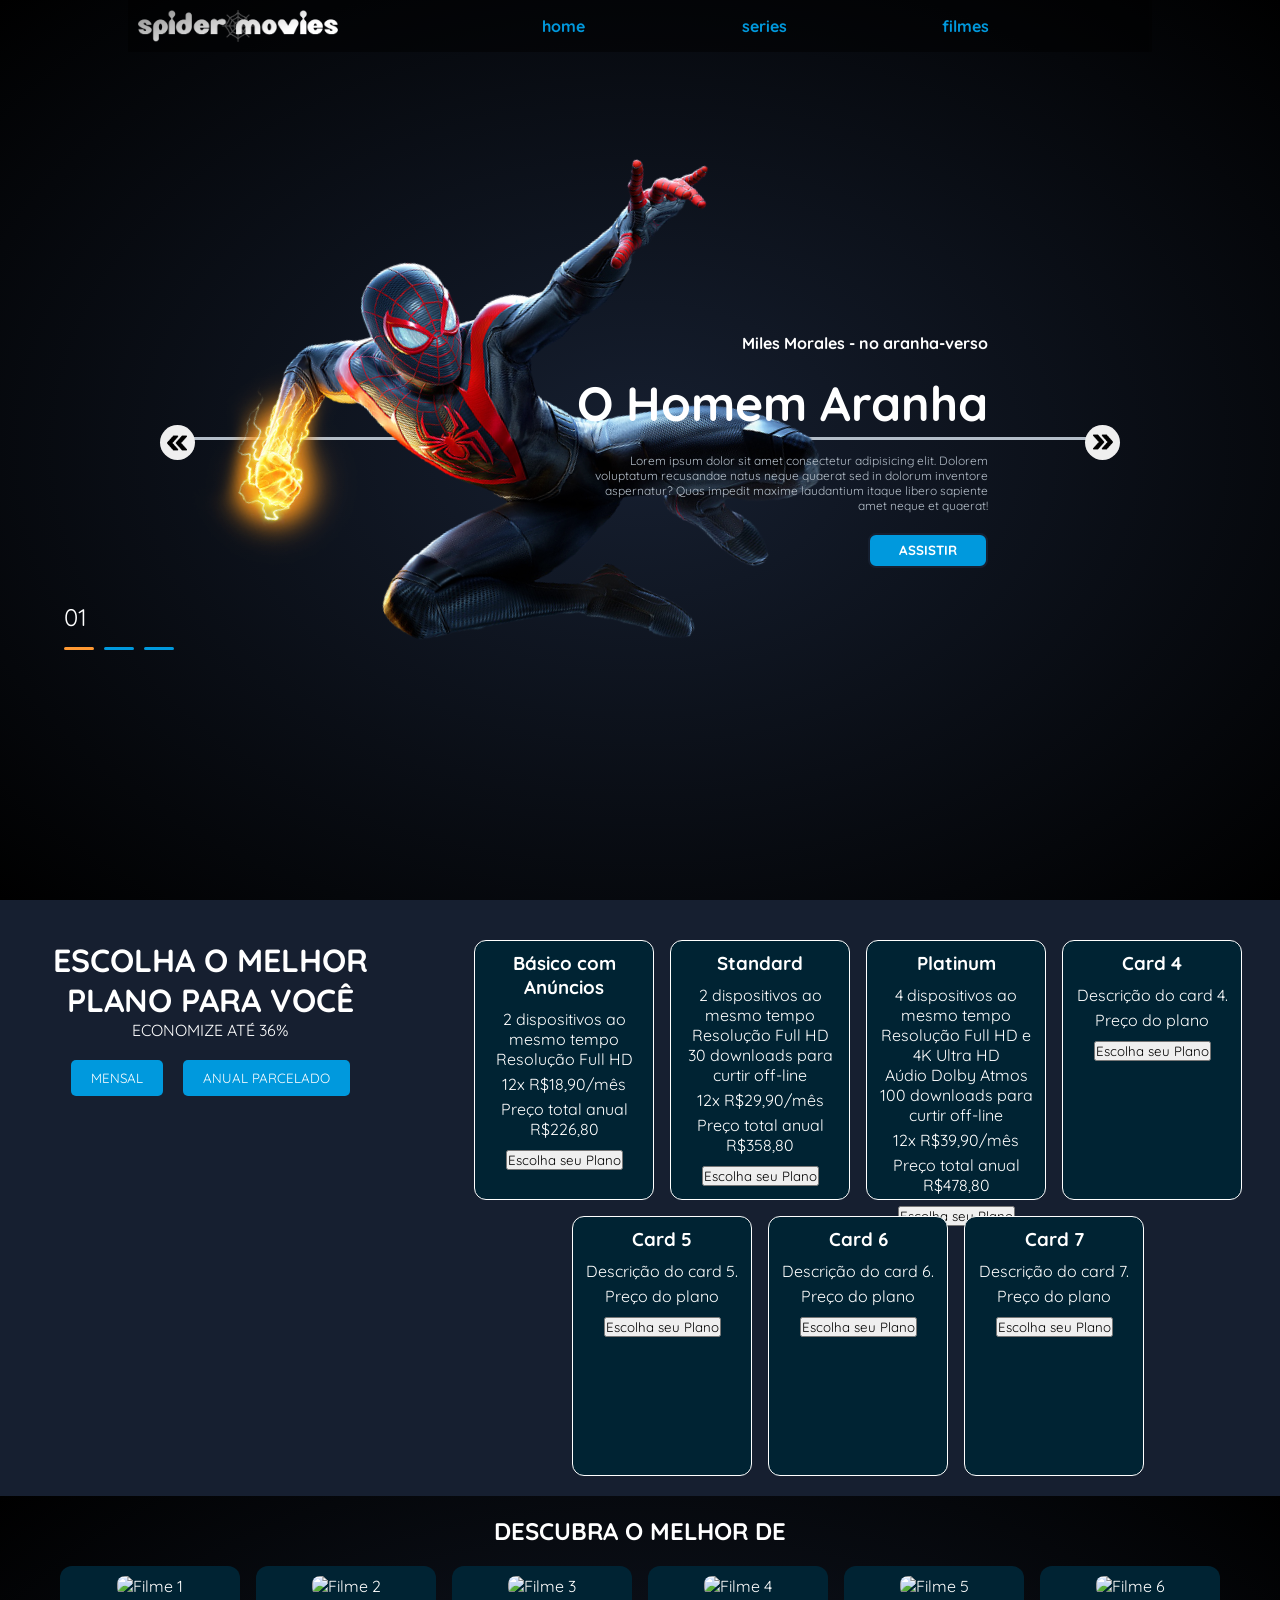
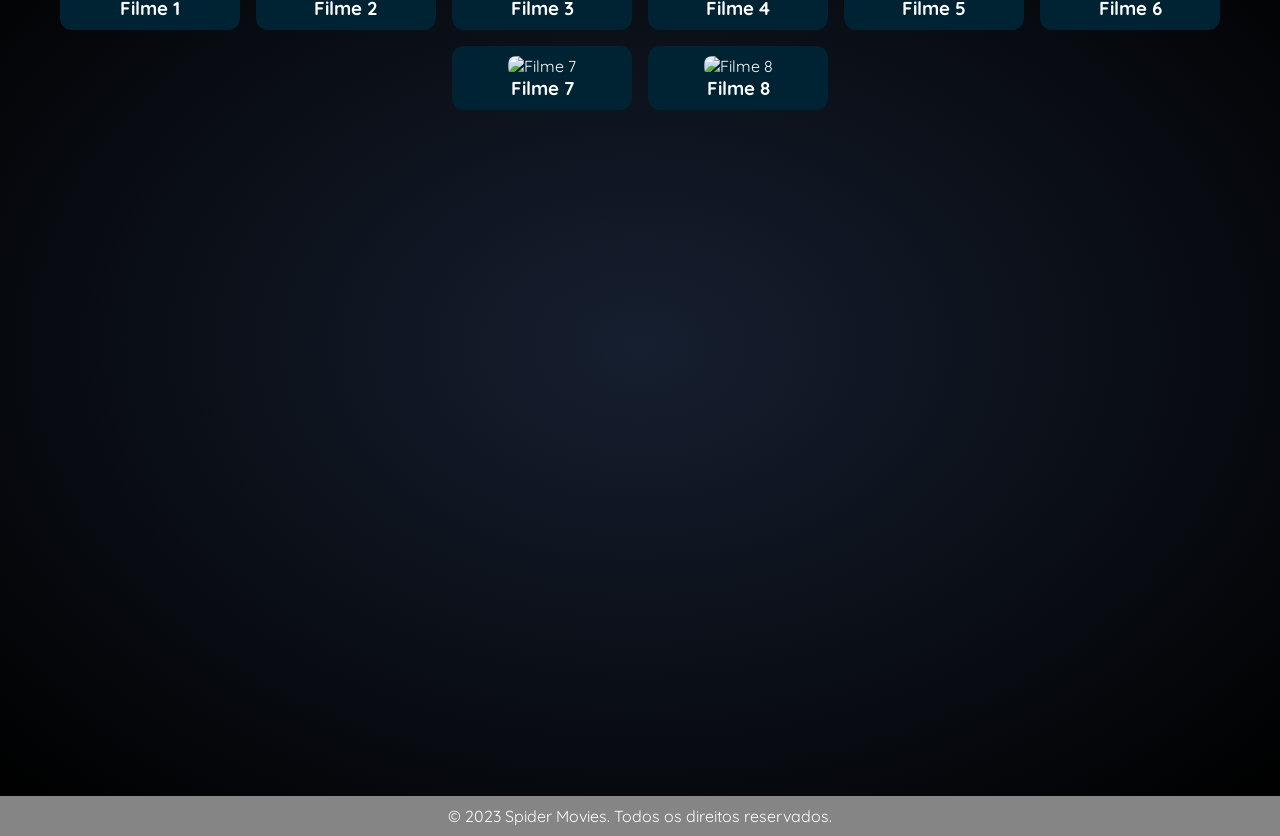
==== commit e618f04e: "Alterações na pasta public matricula 878827" ====
--- a/public/index.html
+++ b/public/index.html
@@ -1,274 +1,209 @@
 <!DOCTYPE html>
 <html lang="pt-br">
+
 <head>
     <meta charset="UTF-8">
     <meta name="viewport" content="width=device-width, initial-scale=1.0">
+    <link rel="stylesheet" href="style.css">
+    <link rel="shortcut icon" href="favicon.ico" type="files/favicon/favicon_io/favicon.ico">
     <title>Spider Movies</title>
-    <link rel="stylesheet" href="index.css">
-    <link rel="stylesheet" href="https://cdn.jsdelivr.net/npm/swiper@11/swiper-bundle.min.css" />
-    <link href='https://unpkg.com/boxicons@2.1.2/css/boxicons.min.css'rel="stylesheet">
-    <link rel="icon" href="files/img/favicon/favicon.ico" type="image/x-icon">
 </head>
+
 <body>
     <header>
-        <a href="#" class="logo">
-            <i class='bx bx-camera-movie'></i> Spider Movies
-        </a>
-        <div class="bx bx-menu" id="menu-icon"></div>
+        <img src="files/img/Spider-Movies-10-03-2025.png" alt="">
+        <nav class="nav-container">
+            <ul>
+                <li class="nav-items"><a href="">home</a></li>
+                <li class="nav-items"><a href="">series</a></li>
+                <li class="nav-items"><a href="">filmes</a></li>
+            </ul>
+        </nav>
+    </header>
+
+    <section class="container">
+        <div class="list">
+           
+            <div class="item active">
+                <div class="movies-img">
+                    <img src="files/img/spider.png.png" alt="imagem spider">
+                </div>
+                <div class="content">
+                    <p class="spider-information">Miles Morales - no aranha-verso</p>
+                    <h2>O Homem Aranha</h2>
+                    <p class="description">Lorem ipsum dolor sit amet consectetur adipisicing elit. Dolorem voluptatum recusandae natus neque quaerat sed in dolorum inventore aspernatur? Quas impedit maxime laudantium itaque libero sapiente amet neque et quaerat!</p>
+                    <button class="information" onclick="window.location.href='#'">Assistir</button>
+                </div>
+            </div>
+            <div class="item">
+                <div class="movies-img">
+                    <img src="files/img/carros.com (4).png" alt="imagem carros">
+                </div>
+                <div class="content">
+                    <p class="spider-information">McQueen</p>
+                    <h2>Carros 2</h2>
+                    <p class="description">Lorem ipsum dolor sit amet consectetur adipisicing elit. Dolorem voluptatum recusandae natus neque quaerat sed in dolorum inventore aspernatur? Quas impedit maxime laudantium itaque libero sapiente amet neque et quaerat!</p>
+                    <button class="information" onclick="window.location.href='#'">Assistir</button>
+                </div>
+            </div>
+            <div class="item">
+                <div class="movies-img">
+                    <img src="files/img/naruto.png" alt="imagem naruto">
+                </div>
+                <div class="content">
+                    <p class="spider-information">Naruto</p>
+                    <h2>Naruto Shippuden</h2>
+                    <p class="description">Lorem ipsum dolor sit amet consectetur adipisicing elit. Dolorem voluptatum recusandae natus neque quaerat sed in dolorum inventore aspernatur? Quas impedit maxime laudantium itaque libero sapiente amet neque et quaerat!</p>
+                    <button class="information" onclick="window.location.href='#'">Assistir</button>
+                </div>
+            </div>
+        </div>
+        <div class="arrows">
+            <button id="prev"><img src="files/img/arrows.png-removebg-preview.png" alt="setas"></button>
+            <button id="next"><img src="files/img/arrows.png-removebg-preview.png" alt="setas"></button>
+        </div>
+        <div class="indicators">
+            <div class="number">01</div>
+            <ul>
+                <li class="active"></li>
+                <li></li>
+                <li></li>
+            </ul>
+        </div>
+        <script src="scripts.js"></script>
+    </section>
+
+    <main>
+     
+        <div class="principal">
+            <h1>ESCOLHA O MELHOR PLANO PARA VOCÊ</h1>
+            <p>ECONOMIZE ATÉ 36%</p>
+            <div class="planos">
+                <button class="mensal">MENSAL</button>
+                <button class="anual">ANUAL PARCELADO</button>
+            </div>
+        </div>
         
-        <ul class="navbar">
-            <li><a href="#home" class="home-active">Home</a></li>
-            <li><a href="#movies">Filmes</a></li>
-            <li><a href="#coming">Em breve</a></li>
-            <li><a href="#newsletter">CineMundo</a></li>
-        </ul>
-        <a href="login.html " target="_blank" class="btn">Entrar</a>
-    </header>
-
-    <section class="home swiper" id="home">
-            <div class="swiper-wrapper">
-              <div class="swiper-slide conatiner">
-                <img src="files/img/cards/home1.jpg" alt="">
-                <div class="home-text">
-                    <span>Marvel Universe</span>
-                    <h1>Venom: Que Haja  <br> Carnificina</h1>
-                    <a href="Venom.html" target="_blank" class="btn">Assistir</a>
-                   
-                </div>
-               
-              </div>
-              
-              <div class="swiper-slide conatiner" >
-                <img src="files/img/cards/home5.jfif" alt="">
-                <div class="home-text">
-                    <span>Marvel Universe</span>
-                    <h1>Vingadores: <br> Ultimato</h1>
-                    <a href="vingadores.html" target="_blank" class="btn">Assistir</a>
-                   
-                </div>
-                
-              </div>
-
-              <div class="swiper-slide conatiner" >
-                <img src="files/img/cards/home3.jpg" alt="">
-                <div class="home-text">
-                    <span>Marvel Universe</span>
-                    <h1>Homem-Aranha: <br> De volta ao lar</h1>
-                    <a href="Spider.html" target="_blank" class="btn">Assistir</a>
-                </div>
-              </div>              
-        </section>
-<main>
-<section class="movies" id="movies">
-    <h2 class="heading">Laçamentos da Semana</h2>
-            <div class="movies-container">
-                    <div class="box">    
-                    <div class="box-img">
-                        <img src="files/img/cards/m1.jpg" alt="">
-                    </div>
-                    <h3>Venom</h3>
-                    <span>120 min | Ação</span>
-                </div>            
-            
-            <div class="box">    
-                <div class="box-img">
-                    <img src="files/img/cards/m2.jpg" alt="">
-                </div>
-                <h3>Dunkerk</h3>
-                <span>120 min | Aventura</span>
-            </div>
-
-            <div class="box">    
-                <div class="box-img">
-                    <img src="files/img/cards/m3.jpg" alt="">
-                </div>
-                <h3>Batman Vs Superman</h3>
-                <span>120 min | Hérois</span>
-            </div>
-
-            <div class="box">    
-                <div class="box-img">
-                    <img src="files/img/cards/m4.jpg" alt="">
-                </div>
-                <h3>John Wick 2</h3>
-                <span>120 min | Ação</span>
-            </div>
-
-            <div class="box">    
-                <div class="box-img">
-                    <img src="files/img/cards/m5.jpg" alt="">
-                </div>
-                <h3>Aquaman</h3>
-                <span>120 min | Hérois</span>
-            </div>
-
-            <div class="box">    
-                <div class="box-img">
-                    <img src="files/img/cards/m6.jpg" alt="">
-                </div>
-                <h3>Pantera Negra</h3>
-                <span>120 min | Hérois</span>
-            </div>
-
-            <div class="box">    
-                <div class="box-img">
-                    <img src="files/img/cards/m7.jpg" alt="">
-                </div>
-                <h3>Thor</h3>
-                <span>120 min | Hérois</span>
-            </div>
-
-            <div class="box">    
-                <div class="box-img">
-                    <img src="files/img/cards/m8.png" alt="">
-                </div>
-                <h3>Bumblebee</h3>
-                <span>120 min | Ação</span>
-            </div>
-
-            <div class="box">    
-                <div class="box-img">
-                    <img src="files/img/cards/m9.jpg" alt="">
-                </div>
-                <h3>Mortal Engines</h3>
-                <span>120 min | Ficcção Ciêntifica</span>
-            </div>
-
-            <div class="box">    
-                <div class="box-img">
-                    <img src="files/img/cards/m10.jpg" alt="">
-                </div>
-                <h3>UnderWorld Blood Wars</h3>
-                <span>120 min | Ação</span>
-            </div>
-        </div>
-</section>
-
-<section class="coming" id="coming">
-    <h2 class="heading">Em breve</h2>
-
-    <div class="coming-container swiper">
-       <div class="swiper-wrapper">
-           
-           <div class="swiper-slide box">
-               <div class="box-img">
-                   <img src="files/img/cards/coming1.jpg" alt="">
-               </div>
-               <h3>Johnny English</h3>
-               <span>120 min | Ação</span>
-           </div>
-                
-               
-               <div class="swiper-slide box">
-           <div class="box-img">
-               <img src="files/img/cards/coming2.jpg" alt="">
-           </div>
-           <h3>Warcraft: O Primeiro Encontro de Dois Mundos</h3>
-           <span>120 min | Fantasia</span>
-               </div>
-           
-               <div class="swiper-slide box">
-           <div class="box-img">
-               <img src="files/img/cards/coming3.jpg" alt="">
-           </div>
-           <h3>Rampage - Fora de Controle</h3>
-           <span>120 min | Aventura</span>
-               </div>
-           
-               <div class="swiper-slide box">
-           <div class="box-img">
-               <img src="files/img/cards/coming4.jpg"alt="">
-           </div>
-           <h3>A Dama de Ferro</h3>
-           <span>120 min | Ação</span>
-               </div>
-           
-               <div class="swiper-slide box">
-           <div class="box-img">
-               <img src="files/img/cards/coming5.jpg"alt="">
-           </div>
-           <h3>Liga da Justiça</h3>
-           <span>120 min | Hérois</span>
-               </div>
-           
-               <div class="swiper-slide box">
-           <div class="box-img">
-               <img src="files/img/cards/coming6.jpeg"alt="">
-           </div>
-           <h3>Doutor Estranho</h3>
-           <span>120 min | Hérois</span>
-               </div>
-           
-               <div class="swiper-slide box">
-           <div class="box-img">
-               <img src="files/img/cards/coming7.jpg" alt="">
-           </div>
-           <h3>Capitã Marvel</h3>
-           <span>120 min | Hérois</span>
-               </div>
-           
-               <div class="swiper-slide box">
-           <div class="box-img">
-               <img src="files/img/cards/coming8.jpg" alt="">
-           </div>
-           <h3>Viúva Negra</h3>
-           <span>120 min | Hérois</span>
-               </div>
-           
-               <div class="swiper-slide box">
-           <div class="box-img">
-               <img src="files/img/cards/coming9.jpg" alt="">
-           </div>
-           <h3>Homem-Formiga</h3>
-           <span>120 min | Hérois</span>
-               </div>
-           
-               <div class="swiper-slide box">
-           <div class="box-img">
-               <img src="files/img/cards/coming10.jpg" alt="">
-           </div>
-           <h3>Guardiões da Galaxia</h3>
-           <span>120 min | Hérois</span>
-            </div>
-
-            
-            <div class="swiper-slide box">
-                <div class="box-img">
-                    <img src="files/img/cards/coming11.jpg" alt="">
-                </div>
-                <h3>Velozes e Furiosos 9</h3>
-                <span>120 min | Ação</span>
-                 </div>
-        </div>
-    </div>
-</section>
-
-<section class="newsletter" id="newsletter">
-    <h2 class="heading">CineMundo</h2>
-    <h2>Inscreva-se para receber as últimas notícias <br>
-        sobre filmes e séries</h2>
-    <form action="">
-        <input type="email" class="email" placeholder="Digite seu email" required>
-        <button type="submit" value="Subscribe" class="btn">Inscrever-se</button>
-    </form>
-</section>
-</main>    
-<footer>
-    <address>
-        <p>Spider Movies<br>
-            <a href="#" class="gmail">SpiderMovies@suport.com.br</a>
-    </address>
-    
-    <p>Siga-nos em:
-
-        <a href="https://www.facebook.com" target="_blank" class="social"><i class='bx bxl-facebook'></i>Facebook</a> |
-        <a href="https://www.twitter.com" target="_blank" class="social"><i class='bx bxl-twitter'></i>Twitter</a> |
-        <a href="https://www.instagram.com" target="_blank" class="social"><i class='bx bxl-instagram'></i>Instagram</a>
-    </p>
-</footer>
-
-  <script src="https://cdn.jsdelivr.net/npm/swiper@11/swiper-bundle.min.js"></script>
-    <script src="main.js"></script>
-
+        <div class="cards-container">
+         
+            <div class="cards">
+                <h3>Básico com Anúncios</h3>
+                <div>
+                    <p>2 dispositivos ao mesmo tempo<br>Resolução Full HD</p>
+                    <span>12x R$18,90/mês</span>
+                    <p>Preço total anual R$226,80</p>
+                    <div class="cards-button">
+                        <button id="">Escolha seu Plano</button>
+                    </div>
+                </div>
+            </div>
+            <div class="cards">
+                <h3>Standard</h3>
+                <div>
+                    <p>2 dispositivos ao mesmo tempo<br>Resolução Full HD<br>30 downloads para curtir off-line</p>
+                    <span>12x R$29,90/mês</span>
+                    <p>Preço total anual R$358,80</p>
+                    <div class="cards-button">
+                        <button id="">Escolha seu Plano</button>
+                    </div>
+                </div>
+            </div>
+            <div class="cards">
+                <h3>Platinum</h3>
+                <div>
+                    <p>4 dispositivos ao mesmo tempo<br>Resolução Full HD e 4K Ultra HD<br>Aúdio Dolby Atmos<br>100 downloads para curtir off-line</p>
+                    <span>12x R$39,90/mês</span>
+                    <p>Preço total anual R$478,80</p>
+                    <div class="cards-button">
+                        <button id="">Escolha seu Plano</button>
+                    </div>
+                </div>
+            </div>
+          
+            <div class="cards">
+                <h3>Card 4</h3>
+                <div>
+                    <p>Descrição do card 4.</p>
+                    <span>Preço do plano</span>
+                    <div class="cards-button">
+                        <button id="">Escolha seu Plano</button>
+                    </div>
+                </div>
+            </div>
+            <div class="cards">
+                <h3>Card 5</h3>
+                <div>
+                    <p>Descrição do card 5.</p>
+                    <span>Preço do plano</span>
+                    <div class="cards-button">
+                        <button id="">Escolha seu Plano</button>
+                    </div>
+                </div>
+            </div>
+            <div class="cards">
+                <h3>Card 6</h3>
+                <div>
+                    <p>Descrição do card 6.</p>
+                    <span>Preço do plano</span>
+                    <div class="cards-button">
+                        <button id="">Escolha seu Plano</button>
+                    </div>
+                </div>
+            </div>
+            <div class="cards">
+                <h3>Card 7</h3>
+                <div>
+                    <p>Descrição do card 7.</p>
+                    <span>Preço do plano</span>
+                    <div class="cards-button">
+                        <button id="">Escolha seu Plano</button>
+                    </div>
+                </div>
+            </div>
+        </div>
+    </main>
+
+    <section class="catalogo">
+        <h2>DESCUBRA O MELHOR DE</h2>
+        <div class="catalogo-container">
+            <div class="catalogo-card">
+                <img src="files/img/filme1.png" alt="Filme 1">
+                <h3>Filme 1</h3>
+            </div>
+            <div class="catalogo-card">
+                <img src="files/img/filme2.png" alt="Filme 2">
+                <h3>Filme 2</h3>
+            </div>
+            <div class="catalogo-card">
+                <img src="files/img/filme3.png" alt="Filme 3">
+                <h3>Filme 3</h3>
+            </div>
+            <div class="catalogo-card">
+                <img src="files/img/filme4.png" alt="Filme 4">
+                <h3>Filme 4</h3>
+            </div>
+            <div class="catalogo-card">
+                <img src="files/img/filme5.png" alt="Filme 5">
+                <h3>Filme 5</h3>
+            </div>
+            <div class="catalogo-card">
+                <img src="files/img/filme6.png" alt="Filme 6">
+                <h3>Filme 6</h3>
+            </div>
+            <div class="catalogo-card">
+                <img src="files/img/filme7.png" alt="Filme 7">
+                <h3>Filme 7</h3>
+            </div>
+            <div class="catalogo-card">
+                <img src="files/img/filme8.png" alt="Filme 8">
+                <h3>Filme 8</h3>
+            </div>
+        </div>
+    </section>
+
+    <footer>
+        <p>&copy; 2023 Spider Movies. Todos os direitos reservados.</p>
+    </footer>
 </body>
+
 </html>
--- a/public/style.css
+++ b/public/style.css
@@ -0,0 +1,391 @@
+@charset "UTF-8";
+@import url('https://fonts.googleapis.com/css2?family=Big+Shoulders:opsz,wght@10..72,100..900&family=Quicksand:wght@300..700&display=swap');
+
+* {
+  margin: 0;
+  padding: 0;
+  box-sizing: border-box;
+  text-decoration: none;
+  list-style: none;
+  font-family: Quicksand, sans-serif;
+}
+
+:root {
+  --gray: #B4BEC9;
+  --teal: #159A9C;
+  --blue: #002333;
+  --darkblue: #161F30;
+  --whitee: #FFFFFF;
+  --orange: #FF9933;
+  --darkgray: #808080;
+  --black: #0000007a;
+  --aqua: #0099DD;
+}
+
+body {
+  margin: auto;
+  padding: 0;
+  color: var(--whitee);
+  font-size: 16px;
+}
+
+header {
+  background-color: var(--black);
+  position: fixed;
+  width: 80vw;
+  left: 50%;
+  transform: translate(-50%);
+  padding: 10px;
+  display: grid;
+  align-items: center;
+  grid-template-columns: 1fr 600px;
+  gap: 100px;
+  z-index: 2;
+}
+
+header img {
+  width: 200px;
+}
+
+header .nav-container ul {
+  display: grid;
+  grid-template-columns: repeat(3, 200px);
+}
+
+header .nav-container .nav-items a {
+  color: var(--aqua);
+  font-weight: bold;
+  transition: all 0.5s;
+}
+
+header .nav-container .nav-items a:hover {
+  color: var(--darkgray);
+  font-weight: bold;
+  transition: all 0.2s;
+  letter-spacing: 3px;
+}
+
+section {
+  background-image: radial-gradient(#161F30, #000);
+  height: 100vh;
+  position: relative;
+}
+
+section .list {
+  width: 70vw;
+  height: 100%;
+  margin: auto;
+  position: relative;
+}
+
+section .list .item {
+  position: absolute;
+  inset: 0;
+}
+
+section .list .item .movies-img {
+  position: absolute;
+  top: 50%;
+  transform: translateY(-50%);
+  width: 70%;
+}
+
+section .list .item .movies-img img {
+  width: 100%;
+}
+
+section .list .item .content {
+  position: absolute;
+  right: 100px;
+  width: 70%;
+  height: 100%;
+  display: flex;
+  flex-direction: column;
+  justify-content: center;
+  align-items: end;
+  gap: 20px;
+}
+
+section .list .item .content .spider-information {
+  font-weight: bold;
+}
+
+section .list .item .content h2 {
+  font-size: 3em;
+  line-height: auto;
+}
+
+section .list .item .content .description {
+  color: var(--gray);
+  font-size: 12px;
+  text-align: right;
+  max-width: 400px;
+}
+
+section .list .item .content .information {
+  background-color: var(--aqua);
+  font-weight: bold;
+  color: var(--whitee);
+  border-radius: 8px;
+  border: 2px solid var(--darkblue);
+  height: 35px;
+  width: 120px;
+  text-transform: uppercase;
+  transition: all 0.5s;
+  cursor: pointer;
+}
+
+section .list .item .content .information:hover {
+  background-color: var(--whitee);
+  color: var(--blue);
+  border: 2px solid var(--aqua);
+}
+
+section .list::before {
+  content: '';
+  position: absolute;
+  width: 100%;
+  top: 48.5%;
+  border-top: solid var(--gray);
+}
+
+.arrows {
+  width: 75vw;
+  position: absolute;
+  top: 50%;
+  left: 50%;
+  transform: translate(-50%, -25px);
+  display: flex;
+  justify-content: space-between;
+}
+
+.arrows button:nth-child(1) {
+  transform: scale(-1);
+}
+
+.arrows button {
+  top: 70%;
+  width: 35px;
+  height: 35px;
+  border-radius: 50%;
+  border: none;
+  cursor: pointer;
+  transition: all 0.5s;
+}
+
+.arrows button img {
+  width: 20px;
+  margin-top: 2.5px;
+}
+
+.arrows button:hover {
+  background-color: var(--aqua);
+  transition: all 0.2s;
+}
+
+.indicators {
+  position: absolute;
+  top: 50%;
+  left: 50%;
+  transform: translateX(-50%);
+  height: 200px;
+  width: 90vw;
+  display: flex;
+  flex-direction: column;
+  justify-content: end;
+  gap: 15px;
+}
+
+.indicators .number {
+  font-size: 1.5em;
+}
+
+.indicators ul {
+  display: flex;
+  gap: 10px;
+}
+
+.indicators li {
+  width: 30px;
+  height: 3px;
+  background-color: var(--aqua);
+  border-radius: 5px;
+  transition: all 0.5s;
+}
+
+.indicators .active {
+  background-color: var(--orange);
+}
+
+section .list .item {
+  transform: translateX(100vw);
+  transition: 0.5s;
+  opacity: 0;
+}
+
+section .list .item.active {
+  transform: translateX(0);
+  transition: 0.5s;
+  opacity: 1;
+}
+
+section .list .item .movies-img img {
+  transform: rotate(0);
+  transition: 0.5s;
+  transition-delay: 0.3s;
+}
+
+section .list .item .content .spider-information,
+section .list .item .content h2,
+section .list .item .content .description,
+section .list .item .content .information {
+  transform: translateX(200px);
+  transition: 0.7s;
+  transition-delay: 0.3s;
+  opacity: 0;
+}
+
+section .list .item .content h2 {
+  transition-delay: 0.5s;
+}
+
+section .list .item .content .description {
+  transition-delay: 0.7s;
+}
+
+section .list .item .content .information {
+  transition-delay: 0.9s;
+}
+
+section .list .item.active .movies-img img {
+  transform: rotate(-20deg);
+}
+
+section .list .item.active .content .spider-information,
+section .list .item.active .content h2,
+section .list .item.active .content .description,
+section .list .item.active .content .information {
+  transform: translateX(0);
+  opacity: 1;
+}
+
+main {
+  background-color: var(--darkblue);
+  display: flex;
+  justify-content: center;
+  height: auto;
+  gap: 16px;
+  padding: 20px 0;
+}
+
+.principal {
+  text-align: center;
+  padding: 20px;
+}
+
+.planos {
+  display: flex;
+  justify-content: center;
+  margin-top: 20px;
+}
+
+.planos button {
+  background-color: var(--aqua);
+  color: var(--whitee);
+  border: none;
+  border-radius: 5px;
+  padding: 10px 20px;
+  margin: 0 10px;
+  cursor: pointer;
+}
+
+.cards-container {
+  display: flex;
+  flex-wrap: wrap;
+  justify-content: center;
+  gap: 16px;
+  margin-top: 20px;
+}
+
+.cards {
+  background-color: var(--blue);
+  width: 180px;
+  height: 260px;
+  border-radius: 12px;
+  border: 0.5px solid #FFFFFF;
+  padding: 10px;
+  text-align: center;
+}
+
+.cards h3 {
+  margin-bottom: 10px;
+}
+
+.cards p {
+  margin: 5px 0;
+}
+
+.cards-button {
+  margin-top: 10px;
+}
+
+.catalogo {
+  background-color: var(--darkblue);
+  padding: 20px;
+  text-align: center;
+}
+
+.catalogo h2 {
+  margin-bottom: 20px;
+}
+
+.catalogo-container {
+  display: flex;
+  flex-wrap: wrap;
+  justify-content: center;
+  gap: 16px;
+}
+
+.catalogo-card {
+  background-color: var(--blue);
+  width: 180px;
+  border-radius: 12px;
+  padding: 10px;
+  text-align: center;
+}
+
+.catalogo-card img {
+  width: 100%;
+  border-radius: 8px;
+}
+
+footer {
+  background-color: var(--black);
+  color: var(--whitee);
+  text-align: center;
+  padding: 10px;
+  position: relative;
+  bottom: 0;
+  width: 100%;
+}
+
+@media (max-width: 768px) {
+  header {
+    grid-template-columns: 1fr;
+    text-align: center;
+  }
+
+  header .nav-container ul {
+    grid-template-columns: repeat(2, 1fr);
+  }
+
+  .cards {
+    width: 100%;
+    max-width: 300px;
+  }
+
+  .catalogo-card {
+    width: 100%;
+    max-width: 300px;
+  }
+}
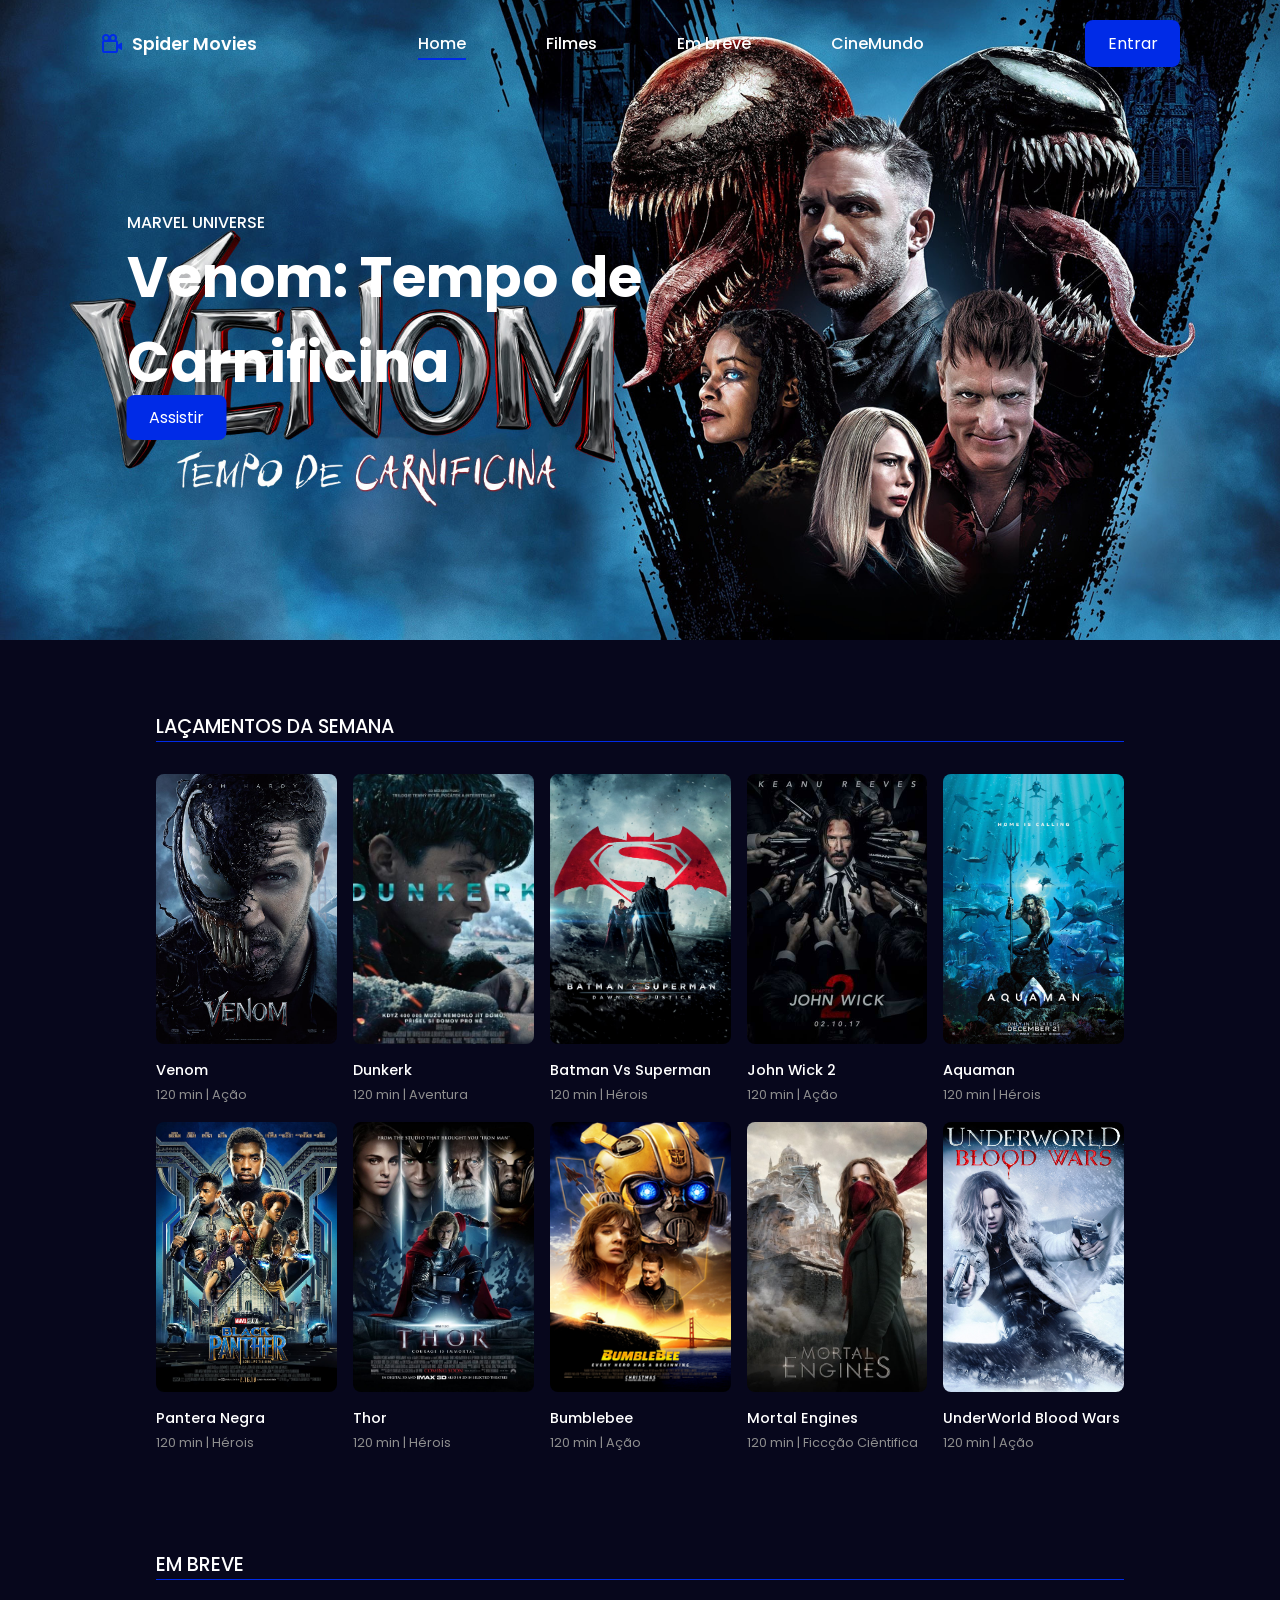
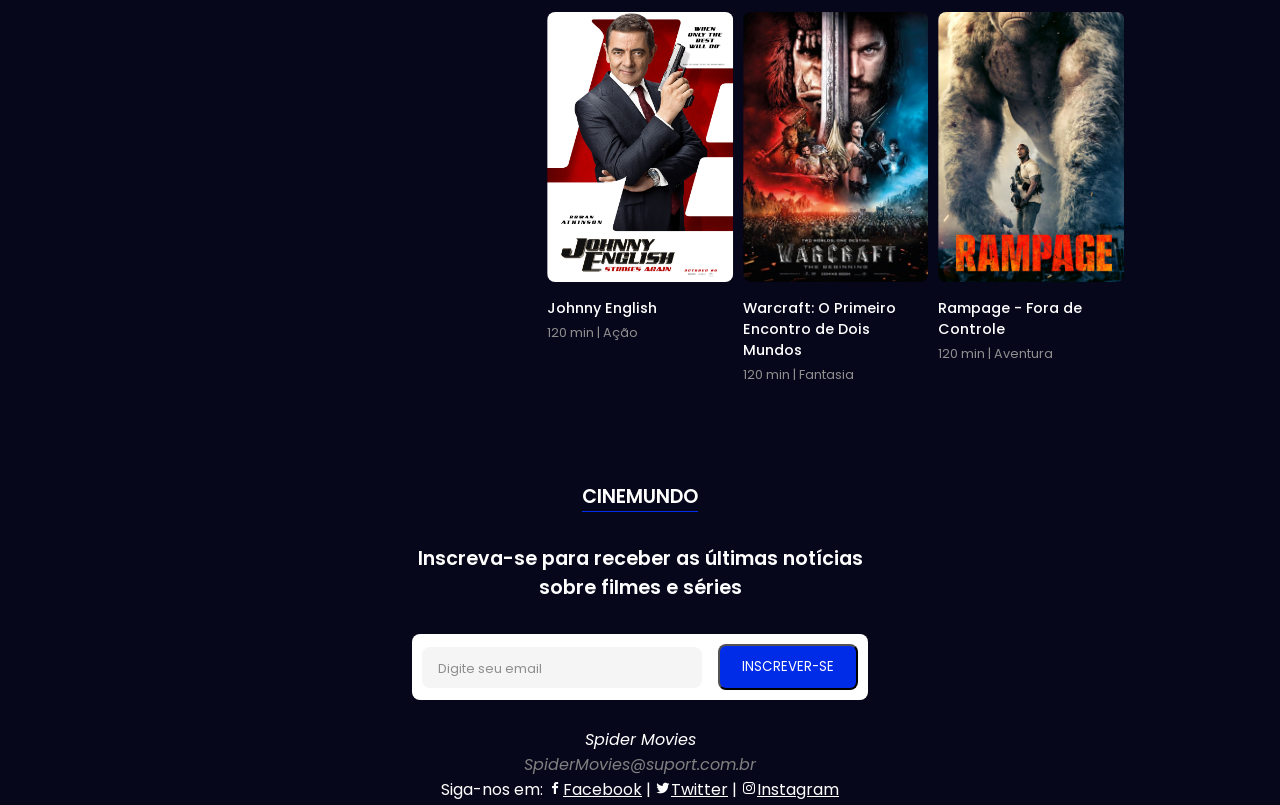
==== commit 3698e13d: "Alterações na home-page 878827" ====
--- a/public/index.html
+++ b/public/index.html
@@ -1,209 +1,274 @@
 <!DOCTYPE html>
 <html lang="pt-br">
-
 <head>
     <meta charset="UTF-8">
     <meta name="viewport" content="width=device-width, initial-scale=1.0">
-    <link rel="stylesheet" href="style.css">
-    <link rel="shortcut icon" href="favicon.ico" type="files/favicon/favicon_io/favicon.ico">
-    <title>Spider Movies</title>
+    <title>Spider | Movies</title>
+    <link rel="stylesheet" href="index.css">
+    <link rel="stylesheet" href="https://cdn.jsdelivr.net/npm/swiper@11/swiper-bundle.min.css" />
+    <link href='https://unpkg.com/boxicons@2.1.2/css/boxicons.min.css'rel="stylesheet">
+    <link rel="icon" href="files/img/favicon/favicon.ico" type="image/x-icon">
 </head>
-
 <body>
     <header>
-        <img src="files/img/Spider-Movies-10-03-2025.png" alt="">
-        <nav class="nav-container">
-            <ul>
-                <li class="nav-items"><a href="">home</a></li>
-                <li class="nav-items"><a href="">series</a></li>
-                <li class="nav-items"><a href="">filmes</a></li>
-            </ul>
-        </nav>
+        <a href="#" class="logo">
+            <i class='bx bx-camera-movie'></i> Spider Movies
+        </a>
+        <div class="bx bx-menu" id="menu-icon"></div>
+        
+        <ul class="navbar">
+            <li><a href="#home" class="home-active">Home</a></li>
+            <li><a href="#movies">Filmes</a></li>
+            <li><a href="#coming">Em breve</a></li>
+            <li><a href="#newsletter">CineMundo</a></li>
+        </ul>
+        <a href="login.html " target="_blank" class="btn">Entrar</a>
     </header>
 
-    <section class="container">
-        <div class="list">
-           
-            <div class="item active">
-                <div class="movies-img">
-                    <img src="files/img/spider.png.png" alt="imagem spider">
-                </div>
-                <div class="content">
-                    <p class="spider-information">Miles Morales - no aranha-verso</p>
-                    <h2>O Homem Aranha</h2>
-                    <p class="description">Lorem ipsum dolor sit amet consectetur adipisicing elit. Dolorem voluptatum recusandae natus neque quaerat sed in dolorum inventore aspernatur? Quas impedit maxime laudantium itaque libero sapiente amet neque et quaerat!</p>
-                    <button class="information" onclick="window.location.href='#'">Assistir</button>
-                </div>
-            </div>
-            <div class="item">
-                <div class="movies-img">
-                    <img src="files/img/carros.com (4).png" alt="imagem carros">
-                </div>
-                <div class="content">
-                    <p class="spider-information">McQueen</p>
-                    <h2>Carros 2</h2>
-                    <p class="description">Lorem ipsum dolor sit amet consectetur adipisicing elit. Dolorem voluptatum recusandae natus neque quaerat sed in dolorum inventore aspernatur? Quas impedit maxime laudantium itaque libero sapiente amet neque et quaerat!</p>
-                    <button class="information" onclick="window.location.href='#'">Assistir</button>
-                </div>
-            </div>
-            <div class="item">
-                <div class="movies-img">
-                    <img src="files/img/naruto.png" alt="imagem naruto">
-                </div>
-                <div class="content">
-                    <p class="spider-information">Naruto</p>
-                    <h2>Naruto Shippuden</h2>
-                    <p class="description">Lorem ipsum dolor sit amet consectetur adipisicing elit. Dolorem voluptatum recusandae natus neque quaerat sed in dolorum inventore aspernatur? Quas impedit maxime laudantium itaque libero sapiente amet neque et quaerat!</p>
-                    <button class="information" onclick="window.location.href='#'">Assistir</button>
-                </div>
+    <section class="home swiper" id="home">
+            <div class="swiper-wrapper">
+              <div class="swiper-slide conatiner">
+                <img src="files/img/cards/home1.1.webp" alt="">
+                <div class="home-text">
+                    <span>Marvel Universe</span>
+                    <h1>Venom: Tempo de  <br> Carnificina</h1>
+                    <a href="Venom.html" target="_blank" class="btn">Assistir</a>
+                   
+                </div>
+               
+              </div>
+              
+              <div class="swiper-slide conatiner" >
+                <img src="files/img/cards/home2.webp" alt="">
+                <div class="home-text">
+                    <span>Marvel Universe</span>
+                    <h1>Vingadores: <br> Ultimato</h1>
+                    <a href="vingadores.html" target="_blank" class="btn">Assistir</a>
+                   
+                </div>
+                
+              </div>
+
+              <div class="swiper-slide conatiner" >
+                <img src="files/img/cards/home3.1.webp" alt="">
+                <div class="home-text">
+                    <span>Marvel Universe</span>
+                    <h1>Homem-Aranha: <br> De volta ao lar</h1>
+                    <a href="Spider.html" target="_blank" class="btn">Assistir</a>
+                </div>
+              </div>              
+        </section>
+<main>
+<section class="movies" id="movies">
+    <h2 class="heading">Laçamentos da Semana</h2>
+            <div class="movies-container">
+                    <div class="box">    
+                    <div class="box-img">
+                        <img src="files/img/cards/m1.jpg" alt="">
+                    </div>
+                    <h3>Venom</h3>
+                    <span>120 min | Ação</span>
+                </div>            
+            
+            <div class="box">    
+                <div class="box-img">
+                    <img src="files/img/cards/m2.jpg" alt="">
+                </div>
+                <h3>Dunkerk</h3>
+                <span>120 min | Aventura</span>
+            </div>
+
+            <div class="box">    
+                <div class="box-img">
+                    <img src="files/img/cards/m3.jpg" alt="">
+                </div>
+                <h3>Batman Vs Superman</h3>
+                <span>120 min | Hérois</span>
+            </div>
+
+            <div class="box">    
+                <div class="box-img">
+                    <img src="files/img/cards/m4.jpg" alt="">
+                </div>
+                <h3>John Wick 2</h3>
+                <span>120 min | Ação</span>
+            </div>
+
+            <div class="box">    
+                <div class="box-img">
+                    <img src="files/img/cards/m5.jpg" alt="">
+                </div>
+                <h3>Aquaman</h3>
+                <span>120 min | Hérois</span>
+            </div>
+
+            <div class="box">    
+                <div class="box-img">
+                    <img src="files/img/cards/m6.jpg" alt="">
+                </div>
+                <h3>Pantera Negra</h3>
+                <span>120 min | Hérois</span>
+            </div>
+
+            <div class="box">    
+                <div class="box-img">
+                    <img src="files/img/cards/m7.jpg" alt="">
+                </div>
+                <h3>Thor</h3>
+                <span>120 min | Hérois</span>
+            </div>
+
+            <div class="box">    
+                <div class="box-img">
+                    <img src="files/img/cards/m8.png" alt="">
+                </div>
+                <h3>Bumblebee</h3>
+                <span>120 min | Ação</span>
+            </div>
+
+            <div class="box">    
+                <div class="box-img">
+                    <img src="files/img/cards/m9.jpg" alt="">
+                </div>
+                <h3>Mortal Engines</h3>
+                <span>120 min | Ficcção Ciêntifica</span>
+            </div>
+
+            <div class="box">    
+                <div class="box-img">
+                    <img src="files/img/cards/m10.jpg" alt="">
+                </div>
+                <h3>UnderWorld Blood Wars</h3>
+                <span>120 min | Ação</span>
             </div>
         </div>
-        <div class="arrows">
-            <button id="prev"><img src="files/img/arrows.png-removebg-preview.png" alt="setas"></button>
-            <button id="next"><img src="files/img/arrows.png-removebg-preview.png" alt="setas"></button>
+</section>
+
+<section class="coming" id="coming">
+    <h2 class="heading">Em breve</h2>
+
+    <div class="coming-container swiper">
+       <div class="swiper-wrapper">
+           
+           <div class="swiper-slide box">
+               <div class="box-img">
+                   <img src="files/img/cards/coming1.jpg" alt="">
+               </div>
+               <h3>Johnny English</h3>
+               <span>120 min | Ação</span>
+           </div>
+                
+               
+               <div class="swiper-slide box">
+           <div class="box-img">
+               <img src="files/img/cards/coming2.jpg" alt="">
+           </div>
+           <h3>Warcraft: O Primeiro Encontro de Dois Mundos</h3>
+           <span>120 min | Fantasia</span>
+               </div>
+           
+               <div class="swiper-slide box">
+           <div class="box-img">
+               <img src="files/img/cards/coming3.jpg" alt="">
+           </div>
+           <h3>Rampage - Fora de Controle</h3>
+           <span>120 min | Aventura</span>
+               </div>
+           
+               <div class="swiper-slide box">
+           <div class="box-img">
+               <img src="files/img/cards/coming4.jpg"alt="">
+           </div>
+           <h3>A Dama de Ferro</h3>
+           <span>120 min | Ação</span>
+               </div>
+           
+               <div class="swiper-slide box">
+           <div class="box-img">
+               <img src="files/img/cards/coming5.jpg"alt="">
+           </div>
+           <h3>Liga da Justiça</h3>
+           <span>120 min | Hérois</span>
+               </div>
+           
+               <div class="swiper-slide box">
+           <div class="box-img">
+               <img src="files/img/cards/coming6.jpeg"alt="">
+           </div>
+           <h3>Doutor Estranho</h3>
+           <span>120 min | Hérois</span>
+               </div>
+           
+               <div class="swiper-slide box">
+           <div class="box-img">
+               <img src="files/img/cards/coming7.jpg" alt="">
+           </div>
+           <h3>Capitã Marvel</h3>
+           <span>120 min | Hérois</span>
+               </div>
+           
+               <div class="swiper-slide box">
+           <div class="box-img">
+               <img src="files/img/cards/coming8.jpg" alt="">
+           </div>
+           <h3>Viúva Negra</h3>
+           <span>120 min | Hérois</span>
+               </div>
+           
+               <div class="swiper-slide box">
+           <div class="box-img">
+               <img src="files/img/cards/coming9.jpg" alt="">
+           </div>
+           <h3>Homem-Formiga</h3>
+           <span>120 min | Hérois</span>
+               </div>
+           
+               <div class="swiper-slide box">
+           <div class="box-img">
+               <img src="files/img/cards/coming10.jpg" alt="">
+           </div>
+           <h3>Guardiões da Galaxia</h3>
+           <span>120 min | Hérois</span>
+            </div>
+
+            
+            <div class="swiper-slide box">
+                <div class="box-img">
+                    <img src="files/img/cards/coming11.jpg" alt="">
+                </div>
+                <h3>Velozes e Furiosos 9</h3>
+                <span>120 min | Ação</span>
+                 </div>
         </div>
-        <div class="indicators">
-            <div class="number">01</div>
-            <ul>
-                <li class="active"></li>
-                <li></li>
-                <li></li>
-            </ul>
-        </div>
-        <script src="scripts.js"></script>
-    </section>
-
-    <main>
-     
-        <div class="principal">
-            <h1>ESCOLHA O MELHOR PLANO PARA VOCÊ</h1>
-            <p>ECONOMIZE ATÉ 36%</p>
-            <div class="planos">
-                <button class="mensal">MENSAL</button>
-                <button class="anual">ANUAL PARCELADO</button>
-            </div>
-        </div>
-        
-        <div class="cards-container">
-         
-            <div class="cards">
-                <h3>Básico com Anúncios</h3>
-                <div>
-                    <p>2 dispositivos ao mesmo tempo<br>Resolução Full HD</p>
-                    <span>12x R$18,90/mês</span>
-                    <p>Preço total anual R$226,80</p>
-                    <div class="cards-button">
-                        <button id="">Escolha seu Plano</button>
-                    </div>
-                </div>
-            </div>
-            <div class="cards">
-                <h3>Standard</h3>
-                <div>
-                    <p>2 dispositivos ao mesmo tempo<br>Resolução Full HD<br>30 downloads para curtir off-line</p>
-                    <span>12x R$29,90/mês</span>
-                    <p>Preço total anual R$358,80</p>
-                    <div class="cards-button">
-                        <button id="">Escolha seu Plano</button>
-                    </div>
-                </div>
-            </div>
-            <div class="cards">
-                <h3>Platinum</h3>
-                <div>
-                    <p>4 dispositivos ao mesmo tempo<br>Resolução Full HD e 4K Ultra HD<br>Aúdio Dolby Atmos<br>100 downloads para curtir off-line</p>
-                    <span>12x R$39,90/mês</span>
-                    <p>Preço total anual R$478,80</p>
-                    <div class="cards-button">
-                        <button id="">Escolha seu Plano</button>
-                    </div>
-                </div>
-            </div>
-          
-            <div class="cards">
-                <h3>Card 4</h3>
-                <div>
-                    <p>Descrição do card 4.</p>
-                    <span>Preço do plano</span>
-                    <div class="cards-button">
-                        <button id="">Escolha seu Plano</button>
-                    </div>
-                </div>
-            </div>
-            <div class="cards">
-                <h3>Card 5</h3>
-                <div>
-                    <p>Descrição do card 5.</p>
-                    <span>Preço do plano</span>
-                    <div class="cards-button">
-                        <button id="">Escolha seu Plano</button>
-                    </div>
-                </div>
-            </div>
-            <div class="cards">
-                <h3>Card 6</h3>
-                <div>
-                    <p>Descrição do card 6.</p>
-                    <span>Preço do plano</span>
-                    <div class="cards-button">
-                        <button id="">Escolha seu Plano</button>
-                    </div>
-                </div>
-            </div>
-            <div class="cards">
-                <h3>Card 7</h3>
-                <div>
-                    <p>Descrição do card 7.</p>
-                    <span>Preço do plano</span>
-                    <div class="cards-button">
-                        <button id="">Escolha seu Plano</button>
-                    </div>
-                </div>
-            </div>
-        </div>
-    </main>
-
-    <section class="catalogo">
-        <h2>DESCUBRA O MELHOR DE</h2>
-        <div class="catalogo-container">
-            <div class="catalogo-card">
-                <img src="files/img/filme1.png" alt="Filme 1">
-                <h3>Filme 1</h3>
-            </div>
-            <div class="catalogo-card">
-                <img src="files/img/filme2.png" alt="Filme 2">
-                <h3>Filme 2</h3>
-            </div>
-            <div class="catalogo-card">
-                <img src="files/img/filme3.png" alt="Filme 3">
-                <h3>Filme 3</h3>
-            </div>
-            <div class="catalogo-card">
-                <img src="files/img/filme4.png" alt="Filme 4">
-                <h3>Filme 4</h3>
-            </div>
-            <div class="catalogo-card">
-                <img src="files/img/filme5.png" alt="Filme 5">
-                <h3>Filme 5</h3>
-            </div>
-            <div class="catalogo-card">
-                <img src="files/img/filme6.png" alt="Filme 6">
-                <h3>Filme 6</h3>
-            </div>
-            <div class="catalogo-card">
-                <img src="files/img/filme7.png" alt="Filme 7">
-                <h3>Filme 7</h3>
-            </div>
-            <div class="catalogo-card">
-                <img src="files/img/filme8.png" alt="Filme 8">
-                <h3>Filme 8</h3>
-            </div>
-        </div>
-    </section>
-
-    <footer>
-        <p>&copy; 2023 Spider Movies. Todos os direitos reservados.</p>
-    </footer>
+    </div>
+</section>
+
+<section class="newsletter" id="newsletter">
+    <h2 class="heading">CineMundo</h2>
+    <h2>Inscreva-se para receber as últimas notícias <br>
+        sobre filmes e séries</h2>
+    <form action="">
+        <input type="email" class="email" placeholder="Digite seu email" required>
+        <button type="submit" value="Subscribe" class="btn">Inscrever-se</button>
+    </form>
+</section>
+</main>    
+<footer>
+    <address>
+        <p>Spider Movies<br>
+            <a href="#" class="gmail">SpiderMovies@suport.com.br</a>
+    </address>
+    
+    <p>Siga-nos em:
+
+        <a href="https://www.facebook.com" target="_blank" class="social"><i class='bx bxl-facebook'></i>Facebook</a> |
+        <a href="https://www.twitter.com" target="_blank" class="social"><i class='bx bxl-twitter'></i>Twitter</a> |
+        <a href="https://www.instagram.com" target="_blank" class="social"><i class='bx bxl-instagram'></i>Instagram</a>
+    </p>
+</footer>
+
+  <script src="https://cdn.jsdelivr.net/npm/swiper@11/swiper-bundle.min.js"></script>
+    <script src="main.js"></script>
+
 </body>
-
 </html>
--- a/public/index.css
+++ b/public/index.css
@@ -0,0 +1,268 @@
+@import url('https://fonts.googleapis.com/css2?family=Big+Shoulders:opsz,wght@10..72,100..900&family=Poppins:ital,wght@0,100;0,200;0,300;0,400;0,500;0,600;0,700;0,800;0,900;1,100;1,200;1,300;1,400;1,500;1,600;1,700;1,800;1,900&family=Quicksand:wght@300..700&display=swap');
+
+* {
+  font-family: "Poppins", sans-serif;
+  margin: 0;
+  padding: 0;
+  box-sizing: border-box;
+  list-style: none;
+  text-decoration: none;
+  scroll-padding-top: 2rem;
+  scroll-behavior: smooth;
+}
+
+:root {
+  --main-color: #002be7;
+  --text-colo: #07071c;
+  --bg-color: #fff;
+
+}
+
+body {
+  background: #07071c;
+  color: var(--bg-color);
+}
+
+section{
+  padding: 4.5rem 0 1.5rem;
+
+}
+header {
+  position: fixed;
+  width: 100%;
+  top: 0;
+  right: 0;
+  z-index: 1000;
+  display: flex;
+  align-items: center;
+  justify-content: space-between;
+  padding: 20px 100px;
+  transition: 0.5s;
+
+}
+
+.logo {
+  font-size: 1.1rem;
+  font-weight: 600;
+  color: var(--bg-color);
+  display: flex;
+  align-items: center;
+  column-gap: 0.5rem;
+}
+
+.logo .bx {
+  font-size: 24px;
+  color: var(--main-color);
+}
+
+.navbar {
+  display: flex;
+  column-gap: 5rem;
+}
+
+.navbar li {
+  position: relative;
+}
+
+.navbar a {
+  font-size: 1rem;
+  font-weight: 500;
+  color: var(--bg-color);
+}
+
+.navbar a::after {
+  content: "";
+  width: 0;
+  height: 2px;
+  background: var(--main-color);
+  position: absolute;
+  bottom: -4px;
+  left: 0;
+  transition: 0.4s all linear;
+}
+
+.navbar a:hover::after,
+.navbar .home-active::after {
+  width: 100%;
+}
+#menu-icon{
+  font-size: 24px;
+  cursor: pointer;
+  z-index: 1000001;
+  display: none;
+}
+.btn{
+  padding: 0.7rem 1.4rem;
+  background: var(--main-color);
+  color: var(--bg-color);
+  font-weight: 400;
+  border-radius: 0.5rem;
+}
+.btn:hover{
+  background: #fff;
+  color: var(--text-colo);
+}  
+.conatiner{
+  width: 100%;
+  min-height: 640px;
+  position: relative;
+  display: flex;
+  align-items: center;
+  background: rgb(2, 3, 7, 0.4);
+} 
+.conatiner img{
+  position: absolute;
+  width: 100%;
+  height: 100%;
+  object-fit: cover;
+  object-position: center;
+  z-index: -1;
+}
+.swiper-pagination-bullet{
+  width: 6px !important;
+  height: 6px !important;
+  border-radius: 0.2rem !important;
+  background: var(--bg-color) !important;
+  opacity: 1 !important;
+}
+.swiper-pagination-bullet-active{
+  width: 1.5rem !important;
+  background: var(--main-color) !important;
+}
+.home-text{
+  position: absolute;
+  left: 30%; 
+  top: 50%;
+  transform: translate(-50%, -50%);
+  text-align:left;
+  z-index: 1000;
+}
+.home-text span{
+  color: var(--bg-color);
+  font-weight: 500;
+  text-transform: uppercase;
+}
+.home-text h1{
+  color: var(--bg-color);
+  font-size: 3.5rem;
+  font-weight: 700;
+  margin-bottom: 1rem 0;
+}
+.heading{
+  max-width: 968px;
+  margin-left: auto;
+  margin-right: auto;
+  font-size: 1.2rem;
+  font-weight: 500;
+  text-transform: uppercase;
+  border-bottom: 1px solid var(--main-color);
+}
+.movies-container{
+  max-width: 968px;
+  margin-right: auto;
+  margin-left: auto;
+  display: grid;
+  grid-template-columns: repeat(auto-fit,minmax(180px,auto));
+  gap: 1rem;
+  margin-top: 2rem;
+}
+.box .box-img{
+  width: 100%;
+  height: 270px;
+}
+.box .box-img img{
+  width: 100%;
+  height: 100%;
+  object-fit: cover;
+  object-position: center;
+  border-radius: 0.5rem;
+}
+.box .box-img img:hover{
+  transform: translateY(-10px);
+  transition: 0.2s all linear;
+}
+.box h3{
+  font-size: 0.9rem;
+  font-weight: 500;
+  margin-top: 1rem;
+}
+.box span{
+  font-size: 0.8rem;
+  font-weight: 400;
+  color: #8e8e8e;
+}
+
+.coming-container{
+  display: grid;
+  gap: 1rem;
+  max-width: 968px;
+  margin-right: auto;
+  margin-left: auto;
+  margin-top: 2rem;
+}
+.coming-container .box-img img:hover{
+  transform: translateY(0); 
+}
+.coming-container .box{
+  width: 100px;
+}
+.newsletter{
+  max-width: 968px;
+  margin-left: auto;
+  margin-right: auto;
+  display: flex;
+  flex-direction: column;
+  align-items: center;
+  justify-content: center;
+  row-gap: 2rem;
+}
+.newsletter h2{
+  text-align: center;
+  font-size: 1.2rem;
+  font-weight: 600;
+}
+.newsletter form{
+  background: var(--bg-color);
+  padding: 10px;
+  border-radius: 0.5rem;
+  display: flex;
+  column-gap: 1rem;
+  align-items: center;
+}
+.newsletter form input{
+  padding: 0.5rem 1rem;
+  background: #f5f5f5;
+  border: none;
+  border-radius: 0.5rem;
+  font-size: 1rem;
+  font-weight: 500;
+  color: var(--text-colo);
+}
+.newsletter form .email{
+  width: 280px;
+}
+
+.newsletter form input::placeholder{
+  color: #8e8e8e;
+  font-size: 0.8rem;
+  font-weight: 400;
+}
+.newsletter .btn{
+text-transform: uppercase;
+}
+
+footer {
+  text-align: center;
+  padding: 3px;
+  background-color: var(--text-colo);
+  color: white;
+}
+
+footer .gmail{
+  color: gray;
+}
+
+footer .social{
+color: #fff;
+text-decoration: underline;
+}
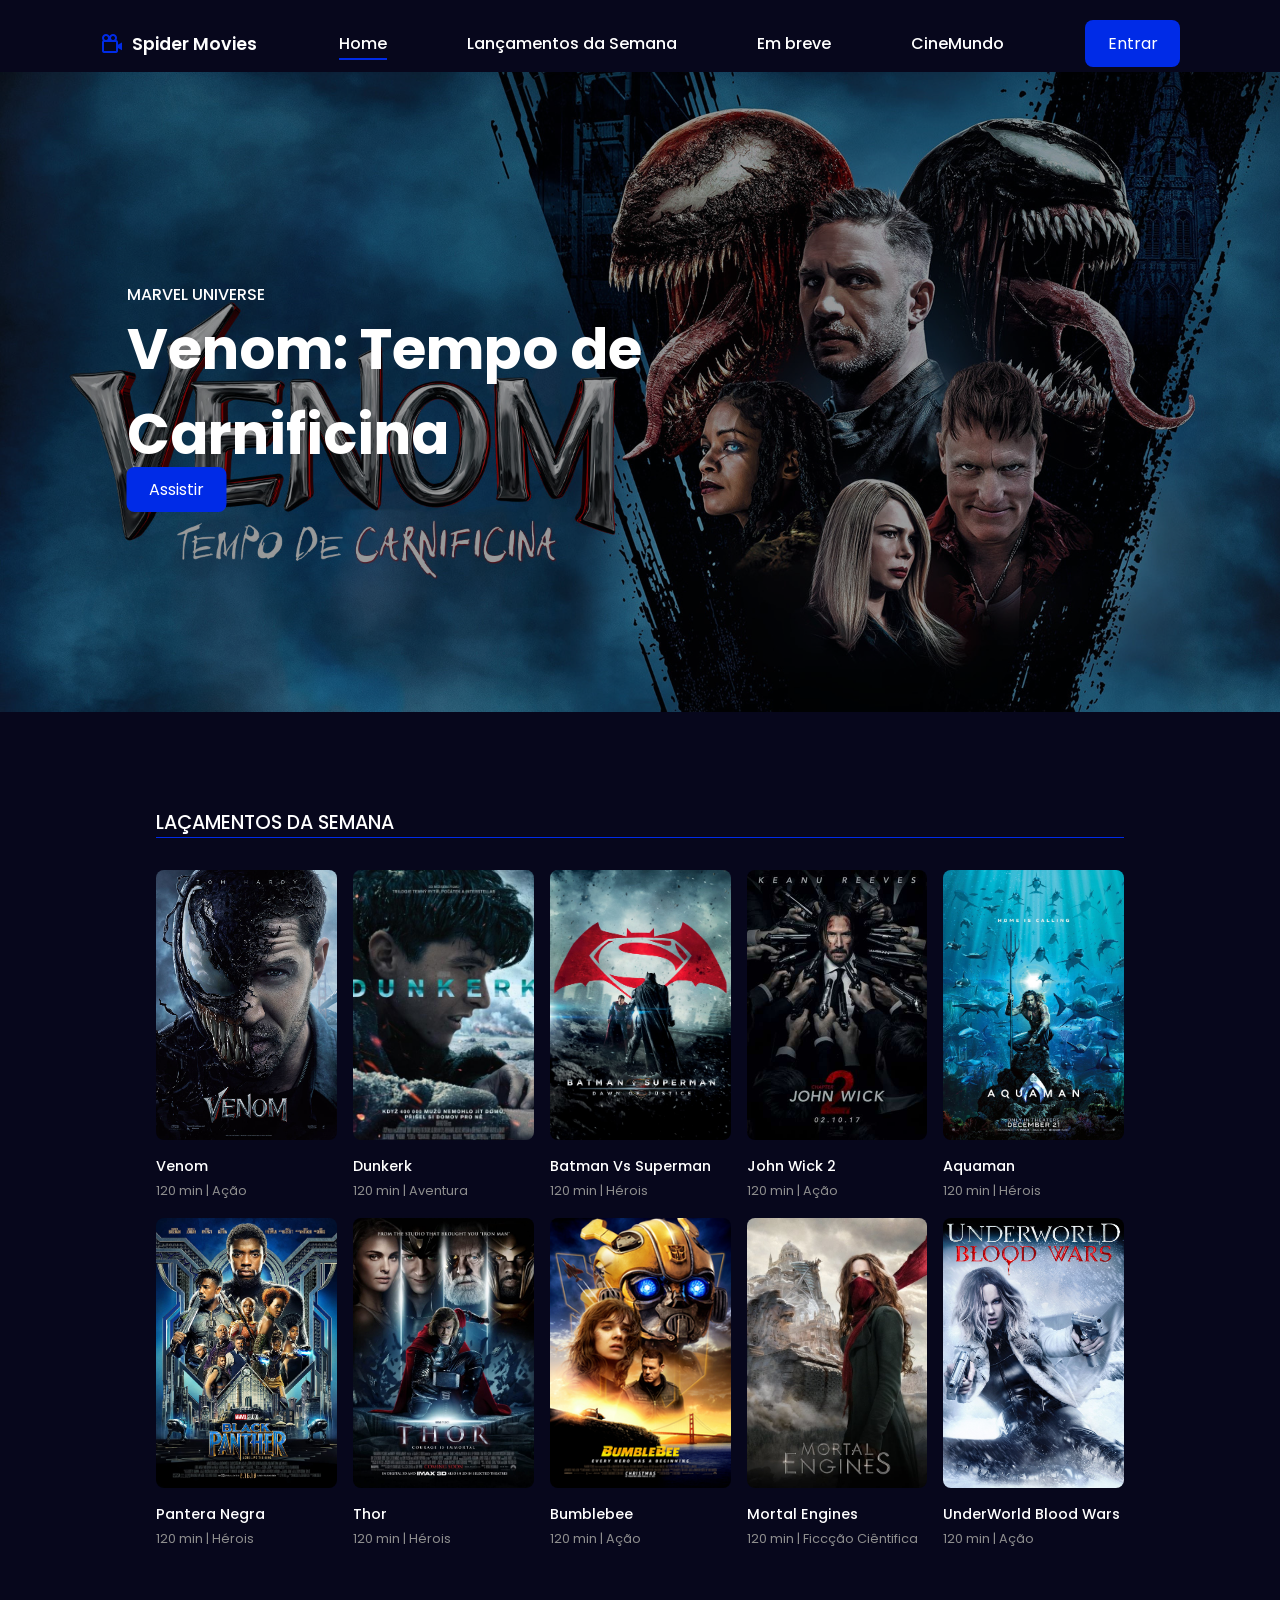
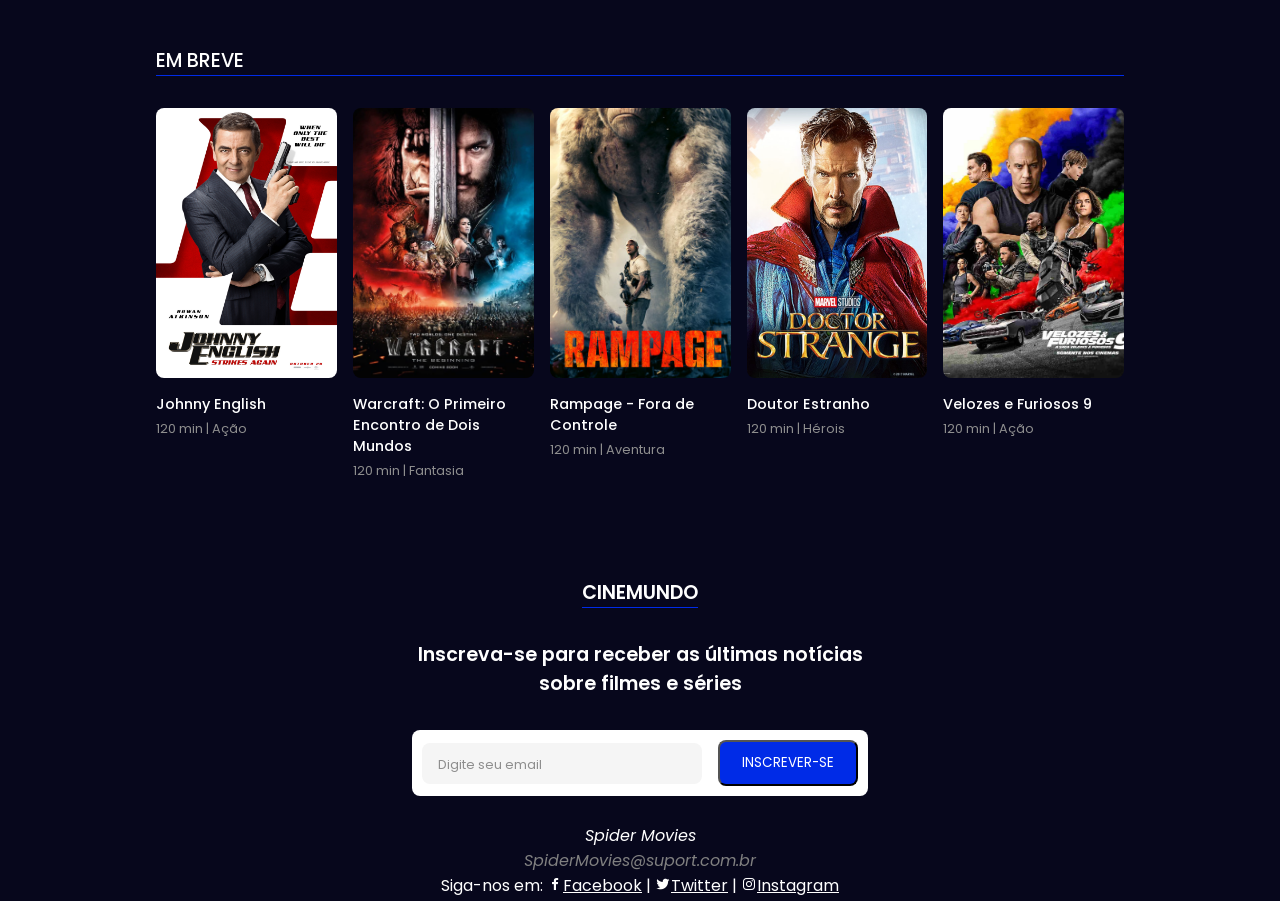
==== commit b0da5c58: "Alterações na home-page 878827" ====
--- a/public/index.html
+++ b/public/index.html
@@ -5,7 +5,6 @@
     <meta name="viewport" content="width=device-width, initial-scale=1.0">
     <title>Spider | Movies</title>
     <link rel="stylesheet" href="index.css">
-    <link rel="stylesheet" href="https://cdn.jsdelivr.net/npm/swiper@11/swiper-bundle.min.css" />
     <link href='https://unpkg.com/boxicons@2.1.2/css/boxicons.min.css'rel="stylesheet">
     <link rel="icon" href="files/img/favicon/favicon.ico" type="image/x-icon">
 </head>
@@ -18,45 +17,23 @@
         
         <ul class="navbar">
             <li><a href="#home" class="home-active">Home</a></li>
-            <li><a href="#movies">Filmes</a></li>
+            <li><a href="#movies">Lançamentos da Semana</a></li>
             <li><a href="#coming">Em breve</a></li>
             <li><a href="#newsletter">CineMundo</a></li>
         </ul>
-        <a href="login.html " target="_blank" class="btn">Entrar</a>
+        <a href="#" target="_blank" class="btn">Entrar</a>
     </header>
 
-    <section class="home swiper" id="home">
-            <div class="swiper-wrapper">
-              <div class="swiper-slide conatiner">
+    <section class="home" id="home">
+            
+              <div class="conatiner">
                 <img src="files/img/cards/home1.1.webp" alt="">
                 <div class="home-text">
                     <span>Marvel Universe</span>
                     <h1>Venom: Tempo de  <br> Carnificina</h1>
-                    <a href="Venom.html" target="_blank" class="btn">Assistir</a>
-                   
-                </div>
-               
+                    <a href="#" target="_blank" class="btn">Assistir</a>    
               </div>
-              
-              <div class="swiper-slide conatiner" >
-                <img src="files/img/cards/home2.webp" alt="">
-                <div class="home-text">
-                    <span>Marvel Universe</span>
-                    <h1>Vingadores: <br> Ultimato</h1>
-                    <a href="vingadores.html" target="_blank" class="btn">Assistir</a>
-                   
-                </div>
-                
-              </div>
-
-              <div class="swiper-slide conatiner" >
-                <img src="files/img/cards/home3.1.webp" alt="">
-                <div class="home-text">
-                    <span>Marvel Universe</span>
-                    <h1>Homem-Aranha: <br> De volta ao lar</h1>
-                    <a href="Spider.html" target="_blank" class="btn">Assistir</a>
-                </div>
-              </div>              
+                          
         </section>
 <main>
 <section class="movies" id="movies">
@@ -147,10 +124,8 @@
 <section class="coming" id="coming">
     <h2 class="heading">Em breve</h2>
 
-    <div class="coming-container swiper">
-       <div class="swiper-wrapper">
-           
-           <div class="swiper-slide box">
+    <div class="coming-container">
+           <div class="box">
                <div class="box-img">
                    <img src="files/img/cards/coming1.jpg" alt="">
                </div>
@@ -159,7 +134,7 @@
            </div>
                 
                
-               <div class="swiper-slide box">
+               <div class="box">
            <div class="box-img">
                <img src="files/img/cards/coming2.jpg" alt="">
            </div>
@@ -167,31 +142,15 @@
            <span>120 min | Fantasia</span>
                </div>
            
-               <div class="swiper-slide box">
+               <div class="box">
            <div class="box-img">
                <img src="files/img/cards/coming3.jpg" alt="">
            </div>
            <h3>Rampage - Fora de Controle</h3>
            <span>120 min | Aventura</span>
                </div>
-           
-               <div class="swiper-slide box">
-           <div class="box-img">
-               <img src="files/img/cards/coming4.jpg"alt="">
-           </div>
-           <h3>A Dama de Ferro</h3>
-           <span>120 min | Ação</span>
-               </div>
-           
-               <div class="swiper-slide box">
-           <div class="box-img">
-               <img src="files/img/cards/coming5.jpg"alt="">
-           </div>
-           <h3>Liga da Justiça</h3>
-           <span>120 min | Hérois</span>
-               </div>
-           
-               <div class="swiper-slide box">
+
+               <div class="box">
            <div class="box-img">
                <img src="files/img/cards/coming6.jpeg"alt="">
            </div>
@@ -199,47 +158,13 @@
            <span>120 min | Hérois</span>
                </div>
            
-               <div class="swiper-slide box">
-           <div class="box-img">
-               <img src="files/img/cards/coming7.jpg" alt="">
-           </div>
-           <h3>Capitã Marvel</h3>
-           <span>120 min | Hérois</span>
-               </div>
-           
-               <div class="swiper-slide box">
-           <div class="box-img">
-               <img src="files/img/cards/coming8.jpg" alt="">
-           </div>
-           <h3>Viúva Negra</h3>
-           <span>120 min | Hérois</span>
-               </div>
-           
-               <div class="swiper-slide box">
-           <div class="box-img">
-               <img src="files/img/cards/coming9.jpg" alt="">
-           </div>
-           <h3>Homem-Formiga</h3>
-           <span>120 min | Hérois</span>
-               </div>
-           
-               <div class="swiper-slide box">
-           <div class="box-img">
-               <img src="files/img/cards/coming10.jpg" alt="">
-           </div>
-           <h3>Guardiões da Galaxia</h3>
-           <span>120 min | Hérois</span>
-            </div>
-
-            
-            <div class="swiper-slide box">
+            <div class="box">
                 <div class="box-img">
                     <img src="files/img/cards/coming11.jpg" alt="">
                 </div>
                 <h3>Velozes e Furiosos 9</h3>
                 <span>120 min | Ação</span>
                  </div>
-        </div>
     </div>
 </section>
 
@@ -267,8 +192,7 @@
     </p>
 </footer>
 
-  <script src="https://cdn.jsdelivr.net/npm/swiper@11/swiper-bundle.min.js"></script>
-    <script src="main.js"></script>
+  
 
 </body>
 </html>
--- a/public/index.css
+++ b/public/index.css
@@ -118,17 +118,6 @@
   object-position: center;
   z-index: -1;
 }
-.swiper-pagination-bullet{
-  width: 6px !important;
-  height: 6px !important;
-  border-radius: 0.2rem !important;
-  background: var(--bg-color) !important;
-  opacity: 1 !important;
-}
-.swiper-pagination-bullet-active{
-  width: 1.5rem !important;
-  background: var(--main-color) !important;
-}
 .home-text{
   position: absolute;
   left: 30%; 
@@ -193,19 +182,16 @@
 }
 
 .coming-container{
-  display: grid;
-  gap: 1rem;
-  max-width: 968px;
-  margin-right: auto;
-  margin-left: auto;
-  margin-top: 2rem;
-}
-.coming-container .box-img img:hover{
-  transform: translateY(0); 
-}
-.coming-container .box{
-  width: 100px;
-}
+    max-width: 968px;
+    margin-right: auto;
+    margin-left: auto;
+    display: grid;
+    grid-template-columns: repeat(auto-fit,minmax(180px,auto));
+    gap: 1rem;
+    margin-top: 2rem;
+  }
+
+
 .newsletter{
   max-width: 968px;
   margin-left: auto;
